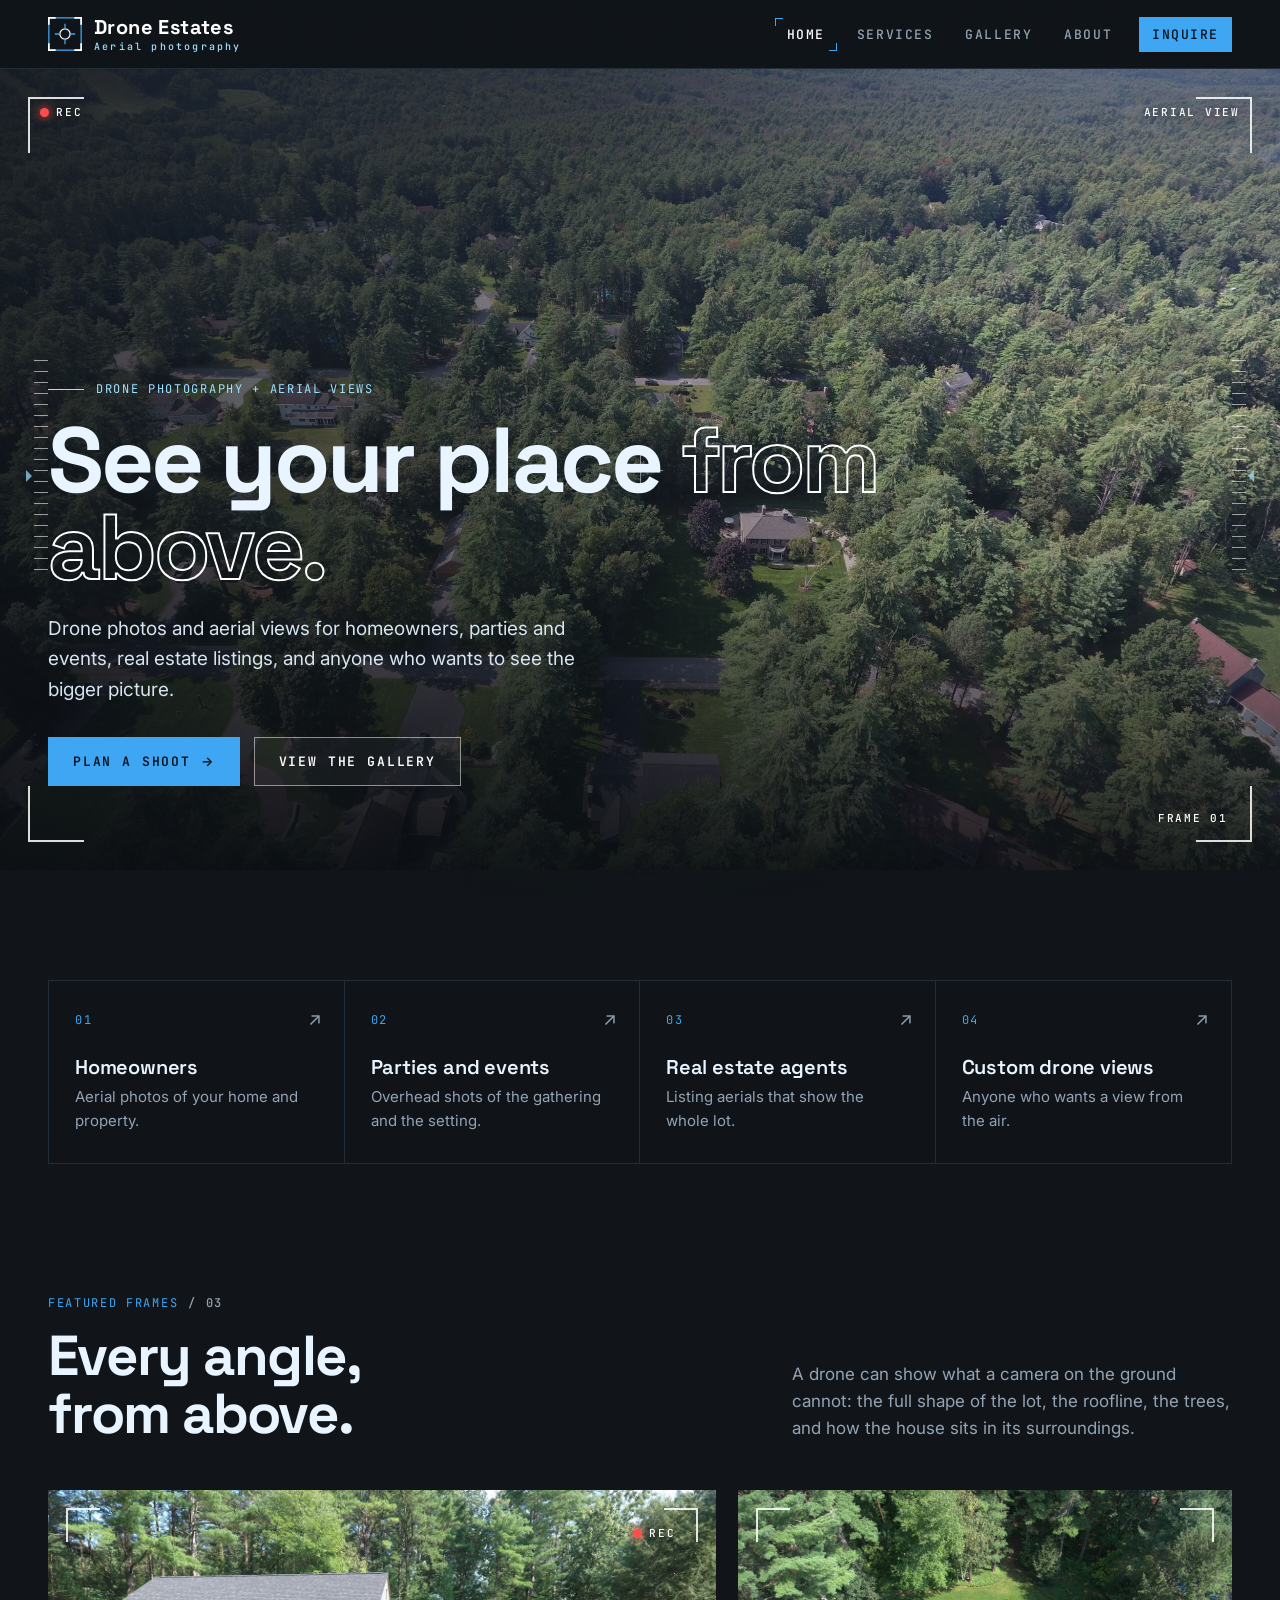
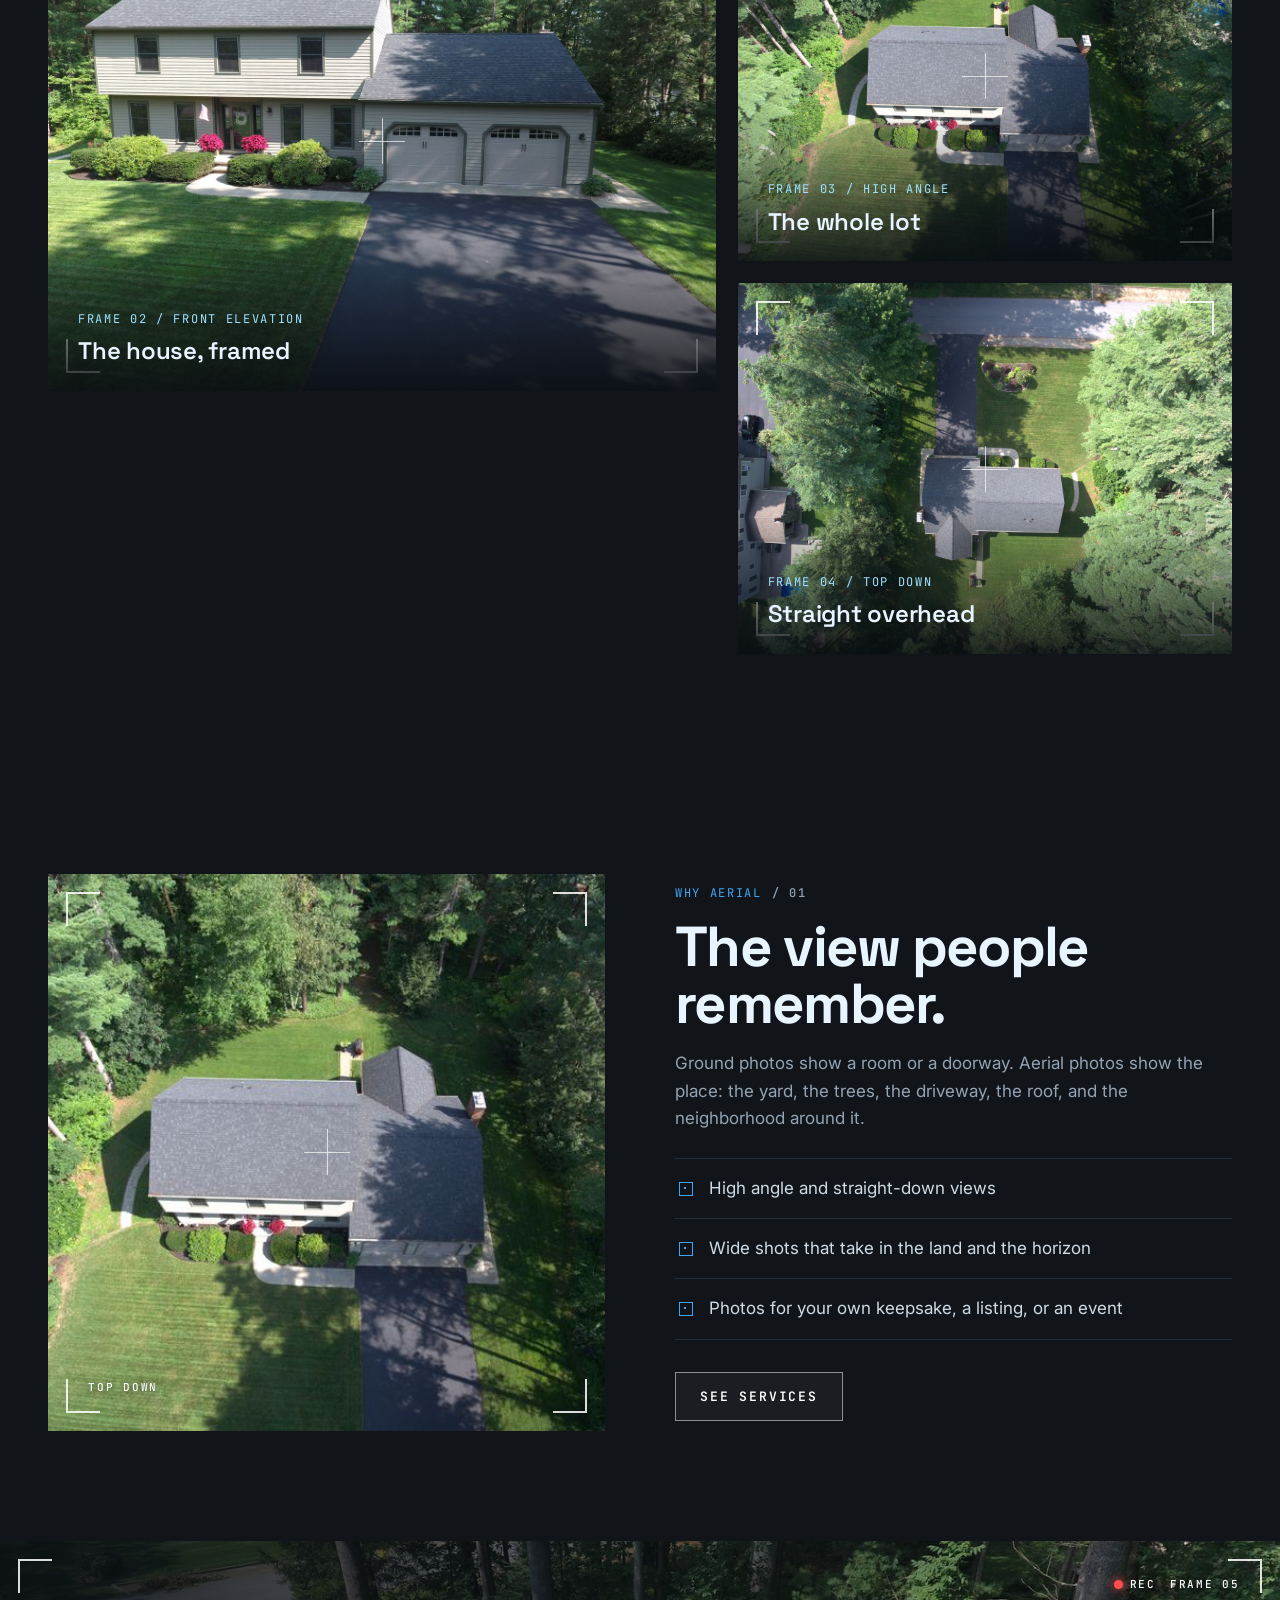
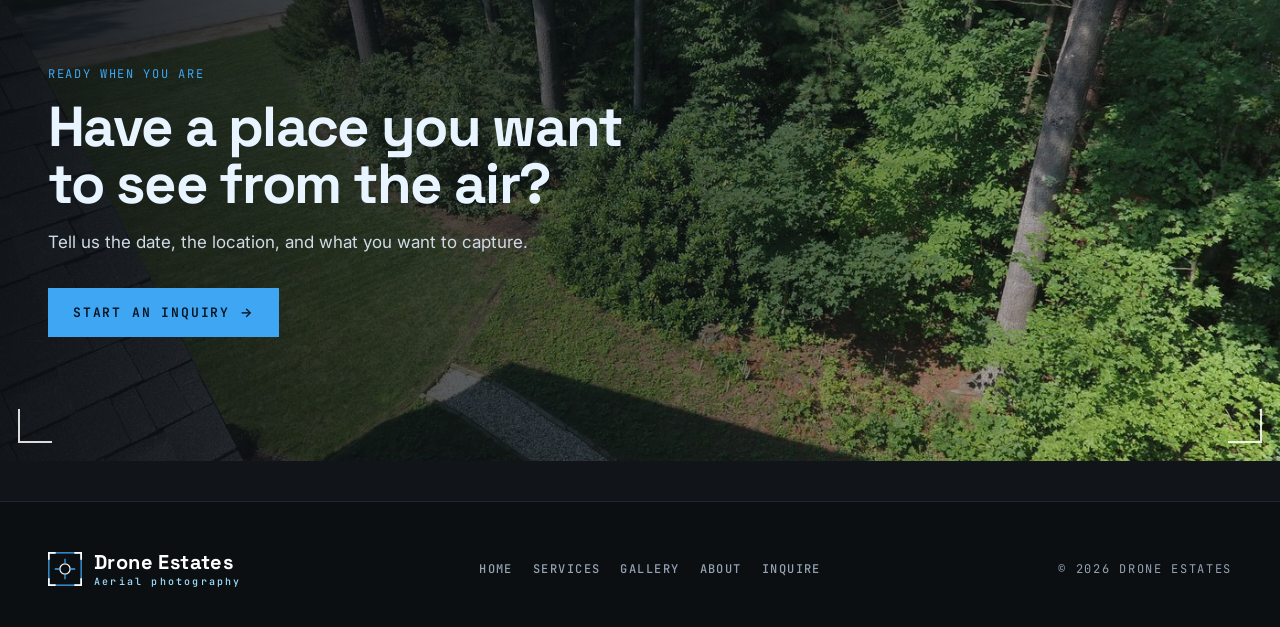
==== index.html @ 1590ba8f "Preview: droneestates inquiry form" ====
<!doctype html>
<html lang="en">
<head>
<meta name="robots" content="noindex">
<meta charset="utf-8">
<meta name="viewport" content="width=device-width, initial-scale=1">
<title>Drone Estates | Drone photos and aerial views</title>
<meta name="description" content="Drone photos and aerial views for homeowners, events, and real estate.">
<link rel="preconnect" href="https://fonts.googleapis.com">
<link rel="preconnect" href="https://fonts.gstatic.com" crossorigin>
<link href="https://fonts.googleapis.com/css2?family=Inter:wght@400;500;600&family=JetBrains+Mono:wght@500;600;700&family=Space+Grotesk:wght@500;600;700&display=swap" rel="stylesheet">
<link rel="stylesheet" href="css/style.css">
</head>
<body>
<header class="site-head"><div class="wrap">
<a class="brand" href="index.html"><svg viewBox="0 0 40 40" fill="none" aria-hidden="true"><rect x="1" y="1" width="38" height="38" stroke="#3ea6f2" stroke-width="1.5"/><path d="M1 9V1h8M31 1h8v8M39 31v8h-8M9 39H1v-8" stroke="#fff" stroke-width="2"/><circle cx="20" cy="20" r="6" stroke="#fff" stroke-width="1.5"/><path d="M20 8v6M20 26v6M8 20h6M26 20h6" stroke="#3ea6f2" stroke-width="1.5"/></svg><span>Drone Estates<small>Aerial photography</small></span></a>
<input type="checkbox" id="mt" class="menu-toggle"><label for="mt" class="menu-btn" aria-label="Menu"><span></span></label>
<nav class="nav"><a href="index.html" class="on">Home</a><a href="services.html">Services</a><a href="gallery.html">Gallery</a><a href="about.html">About</a><a href="inquire.html" class="cta">Inquire</a></nav>
</div></header>
<main>

<section class="hero vf" style="padding:0">
<img src="img/hero.jpg" alt="Aerial view over a wooded neighborhood with mountains on the horizon">
<div class="brk"><i></i><i></i><i></i><i></i></div><div class="xh"></div>
<div class="hud tl mono"><span class="rec">Rec</span></div>
<div class="hud tr mono"><span>Aerial view</span></div>
<div class="hud br mono"><span>Frame 01</span></div>
<div class="scale"></div><div class="scale scale-l"></div>
<div class="hero-copy"><div class="wrap">
<div class="kicker mono">Drone photography + aerial views</div>
<h1>See your place <em>from above.</em></h1>
<p class="lead">Drone photos and aerial views for homeowners, parties and events, real estate listings, and anyone who wants to see the bigger picture.</p>
<div class="btns"><a class="btn" href="inquire.html">Plan a shoot <span class="arr">&rarr;</span></a><a class="btn ghost" href="gallery.html">View the gallery</a></div>
</div></div>
</section>

<section>
<div class="wrap">
<div class="strip rv">
<a href="services.html#homeowners"><span class="n mono">01</span><h3>Homeowners</h3><p>Aerial photos of your home and property.</p></a>
<a href="services.html#events"><span class="n mono">02</span><h3>Parties and events</h3><p>Overhead shots of the gathering and the setting.</p></a>
<a href="services.html#agents"><span class="n mono">03</span><h3>Real estate agents</h3><p>Listing aerials that show the whole lot.</p></a>
<a href="services.html#custom"><span class="n mono">04</span><h3>Custom drone views</h3><p>Anyone who wants a view from the air.</p></a>
</div>
</div>
</section>

<section style="padding-top:20px">
<div class="wrap">
<div class="sec-head rv"><div><div class="eyebrow mono">Featured frames <b>/ 03</b></div><h2>Every angle,<br>from above.</h2></div>
<p>A drone can show what a camera on the ground cannot: the full shape of the lot, the roofline, the trees, and how the house sits in its surroundings.</p></div>
<div class="feat rv">
<div class="vf"><img src="img/front.jpg" alt="Front view of a two-story home with a two-car garage and green lawn" loading="lazy"><div class="thirds"></div><div class="brk"><i></i><i></i><i></i><i></i></div><div class="xh"></div><div class="hud tr mono"><span class="rec">Rec</span></div><div class="cap"><span class="mono">Frame 02 / Front elevation</span><h3>The house, framed</h3></div></div>
<div class="stack">
<div class="vf"><img src="img/overhead.jpg" alt="High angle drone view of a home surrounded by tall trees" loading="lazy"><div class="thirds"></div><div class="brk"><i></i><i></i><i></i><i></i></div><div class="xh"></div><div class="cap"><span class="mono">Frame 03 / High angle</span><h3>The whole lot</h3></div></div>
<div class="vf"><img src="img/topdown.jpg" alt="Straight-down drone view of a roof, driveway and yard" loading="lazy"><div class="thirds"></div><div class="brk"><i></i><i></i><i></i><i></i></div><div class="xh"></div><div class="cap"><span class="mono">Frame 04 / Top down</span><h3>Straight overhead</h3></div></div>
</div>
</div>
</div>
</section>

<section>
<div class="wrap split">
<div class="rv"><div class="vf"><img src="img/overhead-sm.jpg" alt="Overhead view of a house, lawn and driveway" loading="lazy"><div class="thirds"></div><div class="brk"><i></i><i></i><i></i><i></i></div><div class="xh"></div><div class="hud bl mono"><span>Top down</span></div></div></div>
<div class="rv">
<div class="eyebrow mono">Why aerial <b>/ 01</b></div>
<h2>The view people remember.</h2>
<p style="color:var(--mute);margin-top:18px">Ground photos show a room or a doorway. Aerial photos show the place: the yard, the trees, the driveway, the roof, and the neighborhood around it.</p>
<ul class="checks">
<li>High angle and straight-down views</li>
<li>Wide shots that take in the land and the horizon</li>
<li>Photos for your own keepsake, a listing, or an event</li>
</ul>
<div class="btns"><a class="btn ghost" href="services.html">See services</a></div>
</div>
</div>
</section>

<section class="band">
<div class="vf"><img src="img/canopy.jpg" alt="View from above a roofline into tall trees" loading="lazy"><div class="thirds"></div><div class="brk"><i></i><i></i><i></i><i></i></div><div class="xh"></div><div class="hud tr mono"><span class="rec">Rec</span><span>Frame 05</span></div><div class="inner"><div class="wrap"><div class="eyebrow mono">Ready when you are</div><h2>Have a place you want to see from the air?</h2><p>Tell us the date, the location, and what you want to capture.</p><div class="btns"><a class="btn" href="inquire.html">Start an inquiry <span class="arr">&rarr;</span></a></div></div></div></div>
</section>

</main>
<footer class="site-foot"><div class="wrap">
<a class="brand" href="index.html"><svg viewBox="0 0 40 40" fill="none" aria-hidden="true"><rect x="1" y="1" width="38" height="38" stroke="#3ea6f2" stroke-width="1.5"/><path d="M1 9V1h8M31 1h8v8M39 31v8h-8M9 39H1v-8" stroke="#fff" stroke-width="2"/><circle cx="20" cy="20" r="6" stroke="#fff" stroke-width="1.5"/><path d="M20 8v6M20 26v6M8 20h6M26 20h6" stroke="#3ea6f2" stroke-width="1.5"/></svg><span>Drone Estates<small>Aerial photography</small></span></a>
<nav><a href="index.html">Home</a><a href="services.html">Services</a><a href="gallery.html">Gallery</a><a href="about.html">About</a><a href="inquire.html">Inquire</a></nav>
<span class="mono">&copy; 2026 Drone Estates</span>
</div></footer>
<script>
const io=new IntersectionObserver(es=>es.forEach(e=>{if(e.isIntersecting){e.target.classList.add('in');io.unobserve(e.target)}}),{threshold:.12});
document.querySelectorAll('.rv').forEach(el=>io.observe(el));
</script>
</body>
</html>
---- css/style.css ----
:root{
  --char:#111519; --char-2:#171c22; --char-3:#1f262e; --line:rgba(140,200,255,.14);
  --sky:#3ea6f2; --sky-2:#7cc8ff; --sky-deep:#0b4f80; --ice:#e8f4ff; --mute:#94a3b3;
  --hud:#9fe0ff; --rec:#ff4d4d;
  --sans:'Inter',system-ui,-apple-system,Segoe UI,Roboto,sans-serif;
  --disp:'Space Grotesk','Inter',system-ui,sans-serif;
  --mono:'JetBrains Mono',ui-monospace,SFMono-Regular,Menlo,monospace;
  --max:1240px;
}
*{box-sizing:border-box;margin:0;padding:0}
html{scroll-behavior:smooth}
body{background:var(--char);color:var(--ice);font-family:var(--sans);font-size:17px;line-height:1.6;-webkit-font-smoothing:antialiased;
  background-image:linear-gradient(var(--line) 1px,transparent 1px),linear-gradient(90deg,var(--line) 1px,transparent 1px);
  background-size:80px 80px;background-attachment:fixed;background-position:-1px -1px}
body::before{content:"";position:fixed;inset:0;background:radial-gradient(ellipse at 50% 0%,rgba(17,21,25,.2),var(--char) 75%);pointer-events:none;z-index:-1}
img{display:block;max-width:100%}
a{color:var(--sky-2);text-decoration:none}
a:hover{color:#fff}
.wrap{max-width:var(--max);margin:0 auto;padding:0 28px}
.mono{font-family:var(--mono);font-size:12px;letter-spacing:.14em;text-transform:uppercase}

/* preview banner */
.preview-banner{background:repeating-linear-gradient(45deg,#f2c230 0 14px,#e0b020 14px 28px);color:#111;text-align:center;font:600 13px/1.2 var(--mono);letter-spacing:.06em;padding:8px 12px;position:relative;z-index:60}

/* header */
.site-head{position:sticky;top:0;z-index:50;background:rgba(17,21,25,.82);backdrop-filter:blur(12px);-webkit-backdrop-filter:blur(12px);border-bottom:1px solid var(--line)}
.site-head .wrap{display:flex;align-items:center;justify-content:space-between;height:68px}
.brand{display:flex;align-items:center;gap:12px;color:#fff;font:700 20px/1 var(--disp);letter-spacing:.02em}
.brand svg{width:34px;height:34px}
.brand small{display:block;font:500 10px/1 var(--mono);letter-spacing:.22em;color:var(--hud);margin-top:5px}
.nav{display:flex;gap:6px;align-items:center}
.nav a{color:var(--mute);font:500 13px/1 var(--mono);letter-spacing:.12em;text-transform:uppercase;padding:10px 12px;border:1px solid transparent;position:relative}
.nav a:hover,.nav a.on{color:#fff}
.nav a.on::before,.nav a.on::after{content:"";position:absolute;width:7px;height:7px;border-color:var(--sky);border-style:solid}
.nav a.on::before{left:0;top:0;border-width:1px 0 0 1px}
.nav a.on::after{right:0;bottom:0;border-width:0 1px 1px 0}
.nav a.cta{color:#06121d;background:var(--sky);border-color:var(--sky);margin-left:8px}
.nav a.cta:hover{background:var(--sky-2)}
.menu-toggle{display:none}
.menu-btn{display:none;cursor:pointer;width:40px;height:40px;border:1px solid var(--line);align-items:center;justify-content:center}
.menu-btn span,.menu-btn span::before,.menu-btn span::after{display:block;width:18px;height:2px;background:#fff;position:relative}
.menu-btn span::before,.menu-btn span::after{content:"";position:absolute;left:0}
.menu-btn span::before{top:-6px}.menu-btn span::after{top:6px}

/* viewfinder frame */
.vf{position:relative;overflow:hidden}
.vf>img{width:100%;height:100%;object-fit:cover}
.vf .brk{position:absolute;inset:18px;pointer-events:none;z-index:2}
.vf .brk i{position:absolute;width:34px;height:34px;border:0 solid rgba(255,255,255,.85)}
.vf .brk i:nth-child(1){left:0;top:0;border-width:2px 0 0 2px}
.vf .brk i:nth-child(2){right:0;top:0;border-width:2px 2px 0 0}
.vf .brk i:nth-child(3){left:0;bottom:0;border-width:0 0 2px 2px}
.vf .brk i:nth-child(4){right:0;bottom:0;border-width:0 2px 2px 0}
.vf .xh{position:absolute;left:50%;top:50%;width:46px;height:46px;transform:translate(-50%,-50%);z-index:2;pointer-events:none;opacity:.75}
.vf .xh::before,.vf .xh::after{content:"";position:absolute;background:rgba(255,255,255,.9)}
.vf .xh::before{left:50%;top:0;bottom:0;width:1px}
.vf .xh::after{top:50%;left:0;right:0;height:1px}
.vf .thirds{position:absolute;inset:0;z-index:1;pointer-events:none;opacity:0;transition:opacity .35s;
  background:linear-gradient(90deg,transparent calc(33.33% - .5px),rgba(255,255,255,.35) calc(33.33% - .5px),rgba(255,255,255,.35) calc(33.33% + .5px),transparent calc(33.33% + .5px),transparent calc(66.66% - .5px),rgba(255,255,255,.35) calc(66.66% - .5px),rgba(255,255,255,.35) calc(66.66% + .5px),transparent calc(66.66% + .5px)),
  linear-gradient(180deg,transparent calc(33.33% - .5px),rgba(255,255,255,.35) calc(33.33% - .5px),rgba(255,255,255,.35) calc(33.33% + .5px),transparent calc(33.33% + .5px),transparent calc(66.66% - .5px),rgba(255,255,255,.35) calc(66.66% - .5px),rgba(255,255,255,.35) calc(66.66% + .5px),transparent calc(66.66% + .5px))}
.vf:hover .thirds{opacity:1}
.vf>img{transition:transform 1.2s cubic-bezier(.2,.7,.2,1)}
.vf:hover>img{transform:scale(1.035)}
.hud{position:absolute;z-index:3;font:500 11px/1 var(--mono);letter-spacing:.16em;text-transform:uppercase;color:#fff;text-shadow:0 1px 6px rgba(0,0,0,.6);display:flex;gap:14px;align-items:center}
.hud.tl{left:34px;top:32px}.hud.tr{right:34px;top:32px}.hud.bl{left:34px;bottom:32px}.hud.br{right:34px;bottom:32px}
.rec{display:inline-flex;align-items:center;gap:7px}
.rec::before{content:"";width:9px;height:9px;border-radius:50%;background:var(--rec);box-shadow:0 0 10px var(--rec);animation:blink 1.6s steps(2,start) infinite}
@keyframes blink{to{visibility:hidden}}

/* hero */
.hero{position:relative;height:calc(100vh - 68px - 31px);min-height:620px;max-height:980px}
.hero.vf>img{position:absolute;inset:0}
.hero::after{content:"";position:absolute;inset:0;z-index:1;background:linear-gradient(180deg,rgba(10,14,18,.35) 0%,rgba(10,14,18,.05) 35%,rgba(10,14,18,.25) 60%,rgba(10,14,18,.92) 100%)}
.hero .brk{inset:28px}
.hero .brk i{width:56px;height:56px}
.hero-copy{position:absolute;z-index:4;left:0;right:0;bottom:84px}
.hero-copy .kicker{color:var(--hud);margin-bottom:18px;display:flex;align-items:center;gap:12px}
.hero-copy .kicker::before{content:"";width:36px;height:1px;background:var(--hud)}
.hero h1{font:700 clamp(44px,7.2vw,104px)/.95 var(--disp);letter-spacing:-.035em;max-width:900px}
.hero h1 em{font-style:normal;color:transparent;-webkit-text-stroke:1.5px #fff}
.hero p.lead{max-width:560px;margin-top:22px;font-size:19px;color:#d6e4f0}
.btns{display:flex;flex-wrap:wrap;gap:14px;margin-top:32px}
.btn{display:inline-flex;align-items:center;gap:10px;font:600 13px/1 var(--mono);letter-spacing:.14em;text-transform:uppercase;padding:17px 24px;border:1px solid var(--sky);color:#06121d;background:var(--sky);transition:all .2s}
.btn:hover{background:var(--sky-2);border-color:var(--sky-2);color:#06121d}
.btn.ghost{background:rgba(255,255,255,.04);color:#fff;border-color:rgba(255,255,255,.5)}
.btn.ghost:hover{background:#fff;color:#06121d}
.btn .arr{font-family:var(--sans)}
.hero .scale{position:absolute;right:34px;top:50%;transform:translateY(-50%);z-index:3;height:220px;width:14px;
  background:repeating-linear-gradient(180deg,rgba(255,255,255,.8) 0 1px,transparent 1px 11px);opacity:.7}
.hero .scale::after{content:"";position:absolute;right:-8px;top:50%;border:6px solid transparent;border-right-color:var(--hud)}
.hero .scale-l{left:34px;right:auto}
.hero .scale-l::after{left:-8px;right:auto;border-right-color:transparent;border-left-color:var(--hud)}

/* sections */
section{padding:110px 0;position:relative}
.sec-head{display:flex;justify-content:space-between;align-items:end;gap:40px;margin-bottom:48px;flex-wrap:wrap}
.eyebrow{color:var(--sky);display:flex;gap:10px;align-items:center;margin-bottom:14px}
.eyebrow b{color:var(--mute);font-weight:500}
h2{font:700 clamp(34px,4.4vw,58px)/1.02 var(--disp);letter-spacing:-.03em}
h3{font:600 24px/1.15 var(--disp);letter-spacing:-.01em}
.sec-head p{max-width:440px;color:var(--mute)}
.page-hero{padding:90px 0 60px;border-bottom:1px solid var(--line)}
.page-hero h1{font:700 clamp(44px,6.4vw,88px)/.98 var(--disp);letter-spacing:-.035em}
.page-hero p{max-width:620px;color:var(--mute);margin-top:18px;font-size:19px}

/* strip of quick services */
.strip{display:grid;grid-template-columns:repeat(4,1fr);border:1px solid var(--line);background:rgba(17,21,25,.7)}
.strip a{padding:30px 26px;border-right:1px solid var(--line);color:var(--ice);transition:background .2s;position:relative}
.strip a:last-child{border-right:0}
.strip a:hover{background:var(--char-3)}
.strip .n{color:var(--sky);display:block;margin-bottom:26px}
.strip h3{font-size:20px;margin-bottom:6px}
.strip p{color:var(--mute);font-size:15px}
.strip a::after{content:"\2197";position:absolute;right:22px;top:24px;color:var(--mute);font-size:18px}

/* featured */
.feat{display:grid;grid-template-columns:1.35fr 1fr;gap:22px}
.feat .vf{aspect-ratio:4/3}
.feat .stack{display:grid;grid-template-rows:1fr 1fr;gap:22px}
.feat .stack .vf{aspect-ratio:auto}
.cap{position:absolute;z-index:3;left:0;right:0;bottom:0;padding:60px 30px 26px;background:linear-gradient(transparent,rgba(8,12,16,.85))}
.cap h3{margin-top:6px}
.cap .mono{color:var(--hud)}

/* split */
.split{display:grid;grid-template-columns:1fr 1fr;gap:70px;align-items:center}
.split .vf{aspect-ratio:1/1}
.checks{list-style:none;margin-top:26px;border-top:1px solid var(--line)}
.checks li{padding:16px 0 16px 34px;border-bottom:1px solid var(--line);position:relative;color:#cfdbe6}
.checks li::before{content:"";position:absolute;left:4px;top:23px;width:12px;height:12px;border:1px solid var(--sky)}
.checks li::after{content:"";position:absolute;left:9px;top:28px;width:2px;height:2px;background:var(--sky)}

/* cta band */
.band{position:relative;padding:0}
.band .vf{height:520px}
.band .vf::after{content:"";position:absolute;inset:0;background:linear-gradient(90deg,rgba(10,14,18,.92) 0%,rgba(10,14,18,.55) 55%,rgba(10,14,18,.15) 100%);z-index:1}
.band .inner{position:absolute;inset:0;z-index:4;display:flex;align-items:center}
.band h2{max-width:620px}
.band p{max-width:500px;color:#cfdbe6;margin-top:16px}

/* services cards */
.cards{display:grid;grid-template-columns:repeat(2,1fr);gap:24px}
.card{background:var(--char-2);border:1px solid var(--line);display:flex;flex-direction:column;transition:border-color .25s,transform .25s}
.card:hover{border-color:rgba(62,166,242,.55);transform:translateY(-3px)}
.card .vf{aspect-ratio:16/10}
.card .body{padding:30px 30px 34px}
.card .num{color:var(--sky);margin-bottom:14px;display:block}
.card h3{font-size:28px;margin-bottom:10px}
.card p{color:var(--mute)}
.card ul{list-style:none;margin-top:18px;display:flex;flex-wrap:wrap;gap:8px}
.card li{font:500 11px/1 var(--mono);letter-spacing:.12em;text-transform:uppercase;padding:8px 10px;border:1px solid var(--line);color:#c8d6e3}
.ph-note{display:inline-block;margin-top:10px;font:500 11px/1.4 var(--mono);letter-spacing:.08em;color:#f2c230}

.steps{display:grid;grid-template-columns:repeat(3,1fr);gap:0;border:1px solid var(--line);margin-top:10px}
.step{padding:34px 30px;border-right:1px solid var(--line);background:rgba(17,21,25,.7)}
.step:last-child{border-right:0}
.step .mono{color:var(--sky)}
.step h3{margin:18px 0 8px}
.step p{color:var(--mute);font-size:15px}

/* gallery */
.gallery{display:grid;grid-template-columns:repeat(6,1fr);grid-auto-rows:230px;gap:14px}
.gallery .vf{cursor:zoom-in;grid-column:span 2}
.gallery .vf.wide{grid-column:span 4;grid-row:span 2}
.gallery .vf.tall{grid-row:span 2}
.gallery .vf .brk{inset:12px}
.gallery .vf .brk i{width:20px;height:20px}
.gallery .vf .xh{width:28px;height:28px;opacity:0;transition:opacity .3s}
.gallery .vf:hover .xh{opacity:.8}
.gallery .hud.bl{left:22px;bottom:20px}
.lb{position:fixed;inset:0;z-index:100;background:rgba(6,9,12,.94);display:none;align-items:center;justify-content:center;padding:40px}
.lb.open{display:flex}
.lb img{max-height:86vh;max-width:92vw;border:1px solid var(--line)}
.lb .x{position:absolute;top:22px;right:26px;color:#fff;font:500 13px/1 var(--mono);letter-spacing:.14em;cursor:pointer;background:none;border:1px solid rgba(255,255,255,.4);padding:10px 14px}
.lb .lbcap{position:absolute;bottom:22px;left:0;right:0;text-align:center;color:var(--hud)}

/* placeholder box */
.placeholder{border:2px dashed #f2c230;background:rgba(242,194,48,.06);padding:34px;position:relative}
.placeholder .tag{position:absolute;top:-13px;left:24px;background:#f2c230;color:#111;font:700 11px/1 var(--mono);letter-spacing:.16em;padding:7px 10px}
.placeholder h3{margin-bottom:10px}
.placeholder p,.placeholder li{color:#d9d2b8}
.placeholder ul{margin:12px 0 0 20px}

/* form */
.form-grid{display:grid;grid-template-columns:1.3fr .8fr;gap:50px;align-items:start}
form.inq{background:var(--char-2);border:1px solid var(--line);padding:36px;position:relative}
.fields{display:grid;grid-template-columns:1fr 1fr;gap:18px}
.f{display:flex;flex-direction:column;gap:8px}
.f.full{grid-column:1/-1}
.f label{font:500 11px/1 var(--mono);letter-spacing:.16em;text-transform:uppercase;color:var(--mute)}
.f input,.f select,.f textarea{font:inherit;font-size:16px;color:var(--ice);background:var(--char);border:1px solid var(--line);padding:14px 14px;border-radius:0;outline:none}
.f textarea{min-height:140px;resize:vertical}
.f input:disabled,.f select:disabled,.f textarea:disabled{opacity:.6;cursor:not-allowed}
form.inq .btn[disabled]{opacity:.5;cursor:not-allowed;margin-top:24px}
.form-note{margin-bottom:24px;border-left:3px solid #f2c230;padding:12px 16px;background:rgba(242,194,48,.07);color:#e9dfb9;font-size:15px}
.side .vf{aspect-ratio:4/5;margin-bottom:24px}
.side .contact{border:1px solid var(--line);padding:24px;background:var(--char-2)}

/* footer */
.site-foot{border-top:1px solid var(--line);padding:50px 0 40px;margin-top:40px;background:rgba(12,15,18,.9)}
.site-foot .wrap{display:flex;justify-content:space-between;gap:30px;flex-wrap:wrap;align-items:center}
.site-foot .mono{color:var(--mute)}
.site-foot nav{display:flex;gap:20px;flex-wrap:wrap}
.site-foot nav a{color:var(--mute);font:500 12px/1 var(--mono);letter-spacing:.12em;text-transform:uppercase}
.site-foot nav a:hover{color:#fff}

/* reveal */
.rv{opacity:0;transform:translateY(24px);transition:opacity .8s ease,transform .8s ease}
.rv.in{opacity:1;transform:none}

@media (max-width:980px){
  .strip{grid-template-columns:1fr 1fr}
  .strip a:nth-child(2){border-right:0}
  .strip a:nth-child(-n+2){border-bottom:1px solid var(--line)}
  .feat,.split,.form-grid{grid-template-columns:1fr}
  .split{gap:40px}
  .cards{grid-template-columns:1fr}
  .steps{grid-template-columns:1fr}
  .step{border-right:0;border-bottom:1px solid var(--line)}
  .gallery{grid-template-columns:repeat(2,1fr);grid-auto-rows:200px}
  .gallery .vf,.gallery .vf.tall{grid-column:span 1;grid-row:span 1}
  .gallery .vf.wide{grid-column:span 2;grid-row:span 1}
}
@media (max-width:820px){
  .menu-btn{display:flex}
  .nav{position:absolute;top:68px;left:0;right:0;flex-direction:column;align-items:stretch;gap:0;background:var(--char);border-bottom:1px solid var(--line);display:none;padding:10px 20px 20px}
  .nav a{padding:16px 6px;border-bottom:1px solid var(--line)}
  .nav a.cta{margin:14px 0 0;text-align:center;justify-content:center}
  .menu-toggle:checked ~ .nav{display:flex}
}
@media (max-width:600px){
  body{font-size:16px}
  .wrap{padding:0 20px}
  section{padding:76px 0}
  .hero{height:auto;min-height:640px}
  .hero-copy{bottom:56px}
  .hero .brk{inset:14px}.hero .brk i{width:32px;height:32px}
  .hud.tl{left:26px;top:26px}.hud.tr{right:26px;top:26px}
  .hud.br,.hero .scale{display:none}
  .hero p.lead{font-size:17px}
  .strip{grid-template-columns:1fr}
  .strip a{border-right:0;border-bottom:1px solid var(--line)}
  .fields{grid-template-columns:1fr}
  form.inq{padding:24px}
  .band .vf{height:560px}
  .band .vf::after{background:linear-gradient(180deg,rgba(10,14,18,.5),rgba(10,14,18,.92))}
  .gallery{grid-template-columns:1fr;grid-auto-rows:240px}
  .gallery .vf.wide{grid-column:span 1}
  .card .body{padding:24px}
  .brand small{display:none}
}
@media (prefers-reduced-motion:reduce){.rv{opacity:1;transform:none;transition:none}.rec::before{animation:none}.vf>img{transition:none}}
/* refinements */
.hero::after{background:linear-gradient(90deg,rgba(10,14,18,.78) 0%,rgba(10,14,18,.45) 45%,rgba(10,14,18,0) 75%),linear-gradient(180deg,rgba(10,14,18,.45) 0%,rgba(10,14,18,0) 30%,rgba(10,14,18,.2) 60%,rgba(10,14,18,.9) 100%)}
.hero h1 em{-webkit-text-stroke:2px #fff;text-shadow:none}
.hero .hud.tl{left:52px;top:46px}.hero .hud.tr{right:52px;top:46px}.hero .hud.br{right:52px;bottom:46px}
.hero .xh{opacity:.5}
.band .inner .wrap{width:100%}
.band .xh{display:none}
.vf .hud.tl{left:40px;top:38px}.vf .hud.tr{right:40px;top:38px}.vf .hud.bl{left:40px;bottom:38px}
@media (max-width:600px){.hero .hud.tl{left:30px;top:30px}.hero .hud.tr{right:30px;top:30px}}
@media (max-width:600px){.hero .xh{display:none}}
.gallery .vf.pano{grid-column:1/-1;grid-row:span 1}
@media (max-width:980px){.gallery .vf.pano{grid-column:1/-1}}
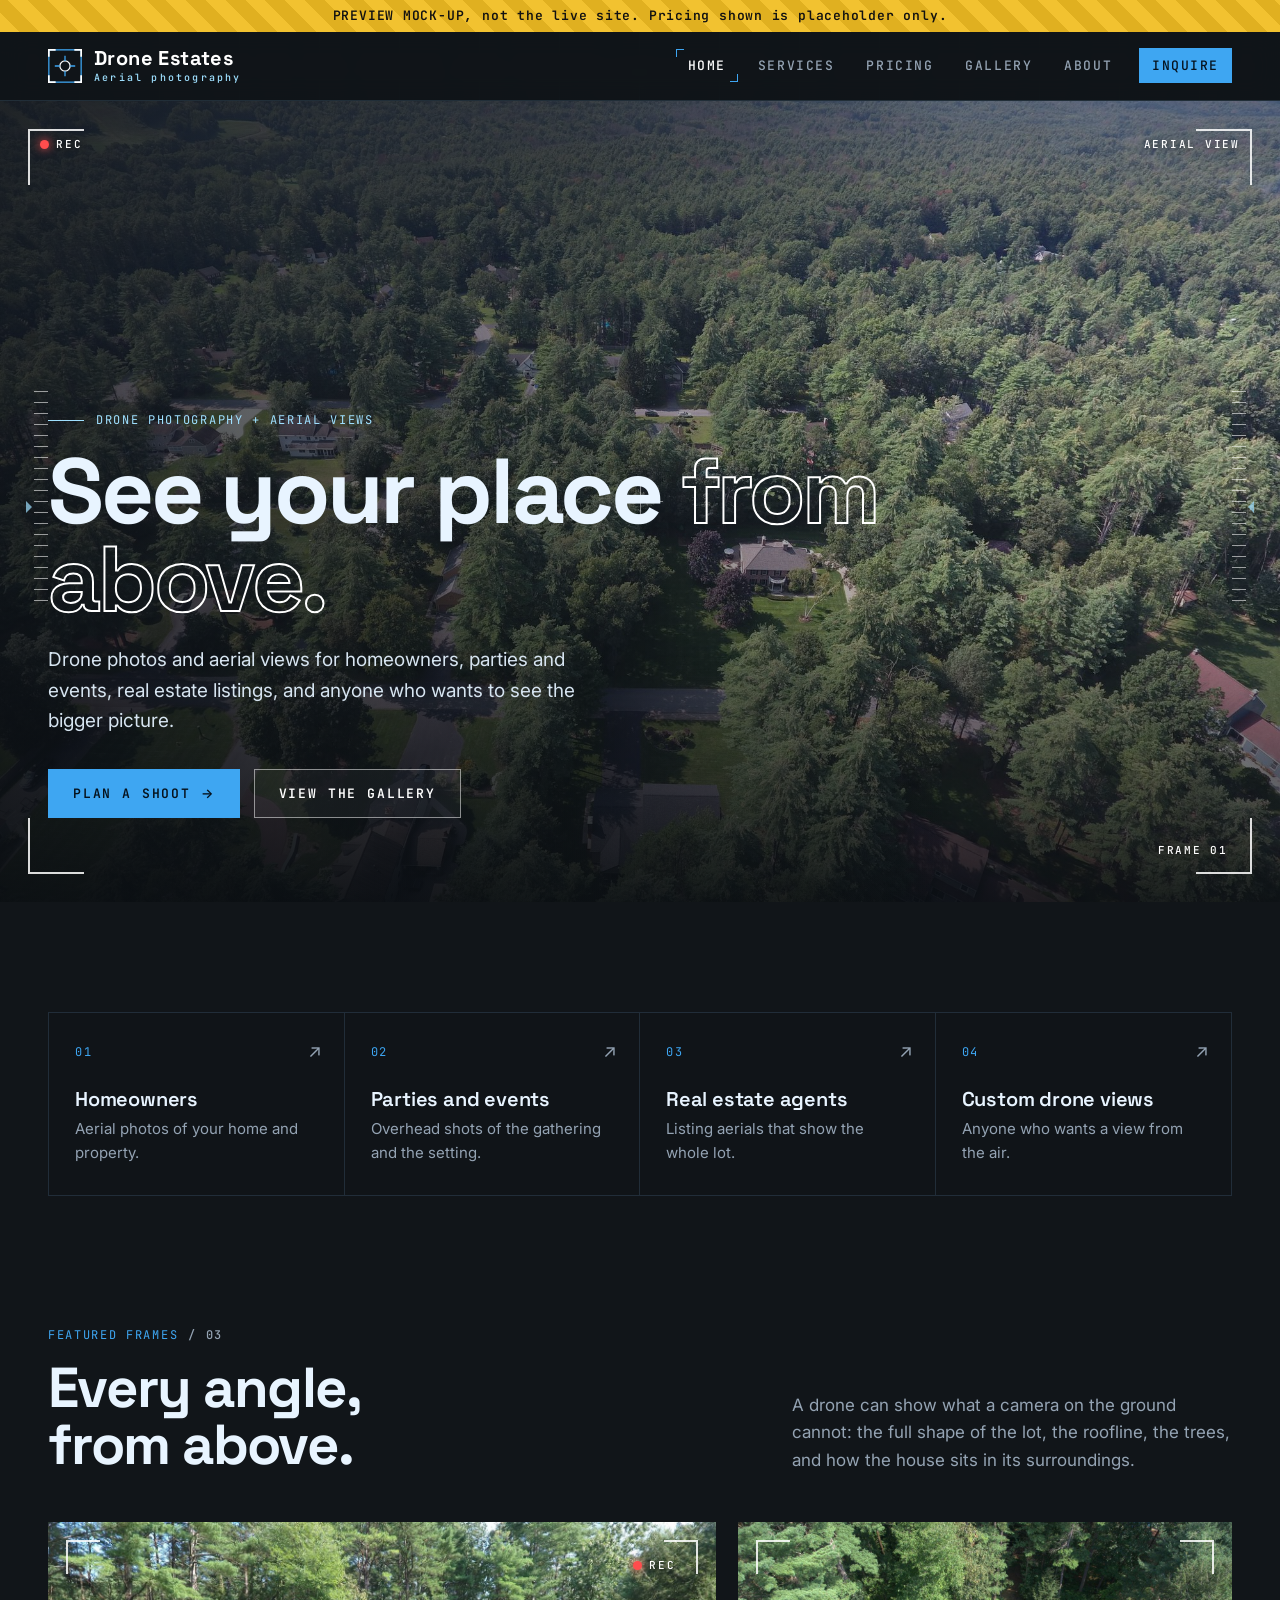
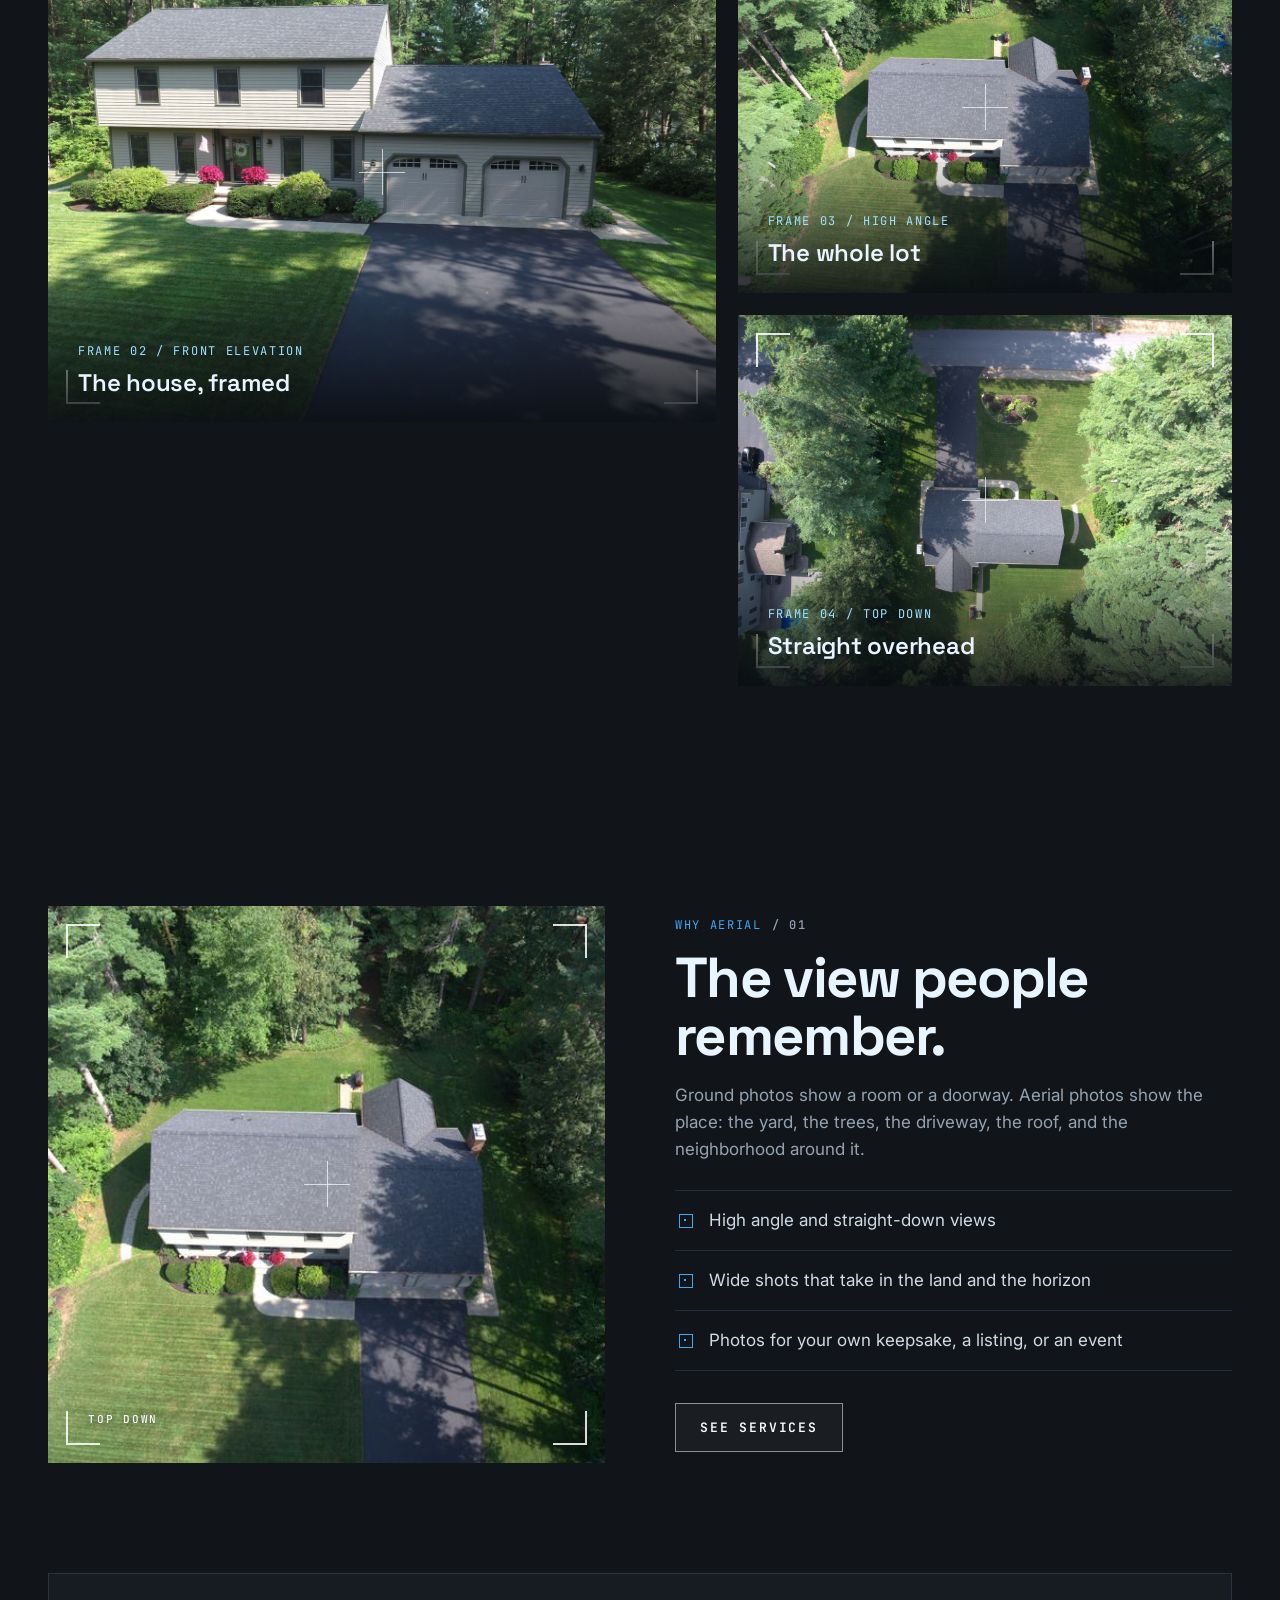
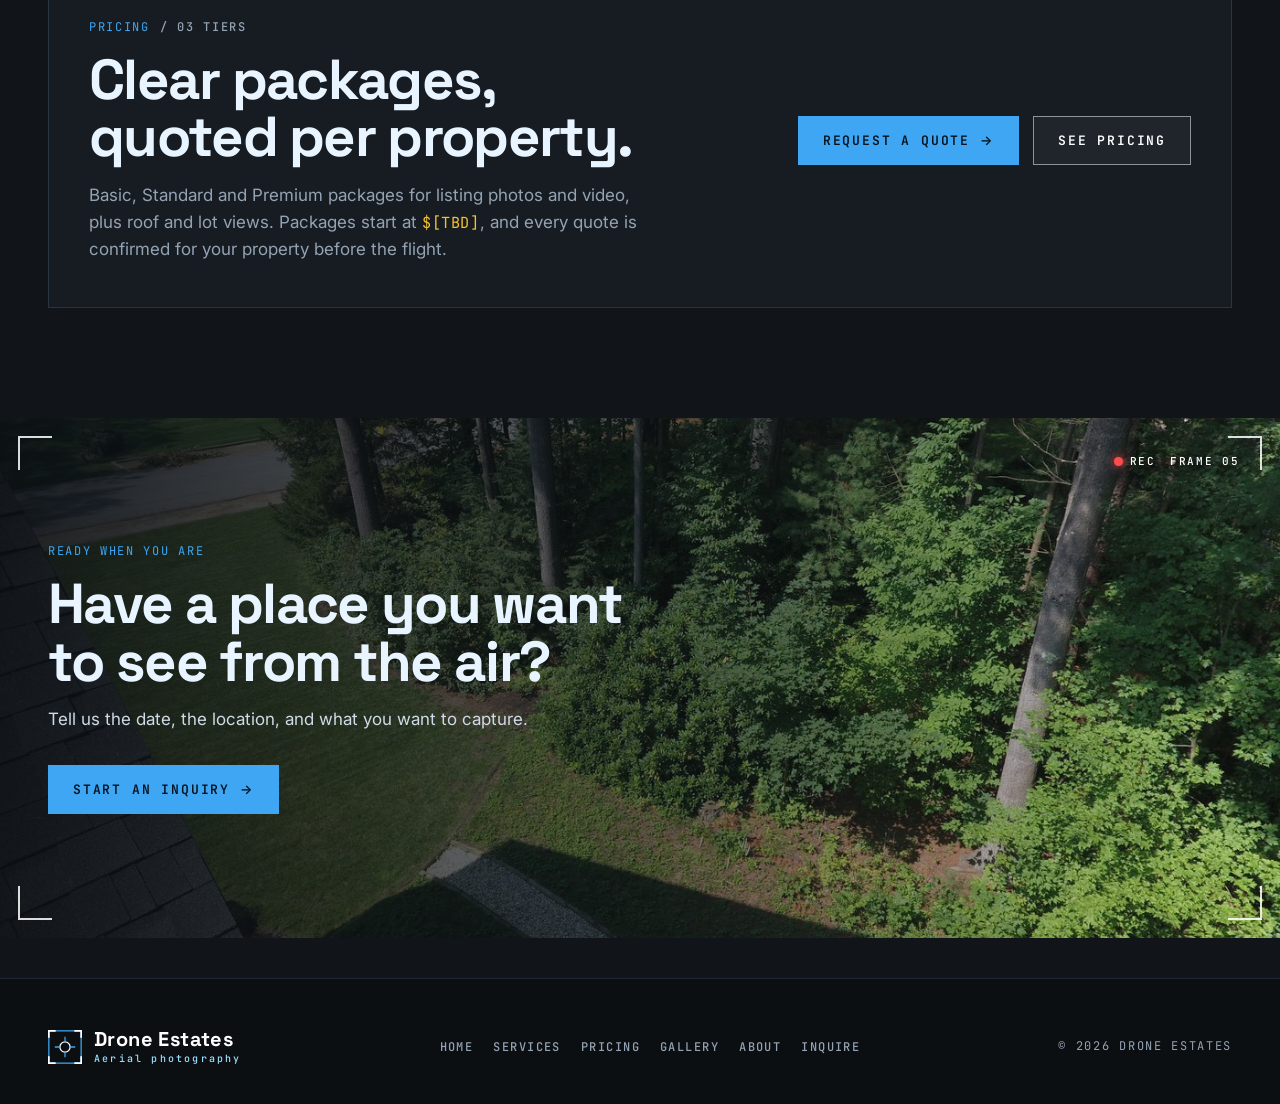
==== commit 84f57607: "Preview: sync with live site, add draft Pricing page, starting-at lines, home pricing teaser (placeh" ====
--- a/index.html
+++ b/index.html
@@ -1,21 +1,31 @@
 <!doctype html>
 <html lang="en">
 <head>
-<meta name="robots" content="noindex">
 <meta charset="utf-8">
 <meta name="viewport" content="width=device-width, initial-scale=1">
 <title>Drone Estates | Drone photos and aerial views</title>
 <meta name="description" content="Drone photos and aerial views for homeowners, events, and real estate.">
+<meta name="robots" content="noindex, nofollow">
 <link rel="preconnect" href="https://fonts.googleapis.com">
 <link rel="preconnect" href="https://fonts.gstatic.com" crossorigin>
 <link href="https://fonts.googleapis.com/css2?family=Inter:wght@400;500;600&family=JetBrains+Mono:wght@500;600;700&family=Space+Grotesk:wght@500;600;700&display=swap" rel="stylesheet">
 <link rel="stylesheet" href="css/style.css">
+<link rel="icon" href="favicon.svg" type="image/svg+xml">
+<link rel="icon" href="favicon.png" sizes="32x32">
+<link rel="apple-touch-icon" href="apple-touch-icon.png">
+<meta property="og:type" content="website">
+<meta property="og:site_name" content="Drone Estates">
+<meta property="og:title" content="Drone Estates | Drone photos and aerial views">
+<meta property="og:description" content="Drone photos and aerial views for homeowners, events, and real estate.">
+<meta property="og:image" content="https://droneestates.com/img/hero.jpg">
+<meta name="twitter:card" content="summary_large_image">
 </head>
 <body>
+<div class="preview-banner">PREVIEW MOCK-UP, not the live site. Pricing shown is placeholder only.</div>
 <header class="site-head"><div class="wrap">
 <a class="brand" href="index.html"><svg viewBox="0 0 40 40" fill="none" aria-hidden="true"><rect x="1" y="1" width="38" height="38" stroke="#3ea6f2" stroke-width="1.5"/><path d="M1 9V1h8M31 1h8v8M39 31v8h-8M9 39H1v-8" stroke="#fff" stroke-width="2"/><circle cx="20" cy="20" r="6" stroke="#fff" stroke-width="1.5"/><path d="M20 8v6M20 26v6M8 20h6M26 20h6" stroke="#3ea6f2" stroke-width="1.5"/></svg><span>Drone Estates<small>Aerial photography</small></span></a>
 <input type="checkbox" id="mt" class="menu-toggle"><label for="mt" class="menu-btn" aria-label="Menu"><span></span></label>
-<nav class="nav"><a href="index.html" class="on">Home</a><a href="services.html">Services</a><a href="gallery.html">Gallery</a><a href="about.html">About</a><a href="inquire.html" class="cta">Inquire</a></nav>
+<nav class="nav"><a href="index.html" class="on">Home</a><a href="services.html">Services</a><a href="pricing.html">Pricing</a><a href="gallery.html">Gallery</a><a href="about.html">About</a><a href="inquire.html" class="cta">Inquire</a></nav>
 </div></header>
 <main>
 
@@ -76,6 +86,17 @@
 </div>
 </section>
 
+<section class="price-teaser" style="padding-top:0">
+<div class="wrap">
+<div class="teaser rv">
+<div><div class="eyebrow mono">Pricing <b>/ 03 tiers</b></div>
+<h2>Clear packages,<br>quoted per property.</h2>
+<p>Basic, Standard and Premium packages for listing photos and video, plus roof and lot views. Packages start at <span class="ph-inline">$[TBD]</span>, and every quote is confirmed for your property before the flight.</p></div>
+<div class="btns"><a class="btn" href="inquire.html">Request a quote <span class="arr">&rarr;</span></a><a class="btn ghost" href="pricing.html">See pricing</a></div>
+</div>
+</div>
+</section>
+
 <section class="band">
 <div class="vf"><img src="img/canopy.jpg" alt="View from above a roofline into tall trees" loading="lazy"><div class="thirds"></div><div class="brk"><i></i><i></i><i></i><i></i></div><div class="xh"></div><div class="hud tr mono"><span class="rec">Rec</span><span>Frame 05</span></div><div class="inner"><div class="wrap"><div class="eyebrow mono">Ready when you are</div><h2>Have a place you want to see from the air?</h2><p>Tell us the date, the location, and what you want to capture.</p><div class="btns"><a class="btn" href="inquire.html">Start an inquiry <span class="arr">&rarr;</span></a></div></div></div></div>
 </section>
@@ -83,7 +104,7 @@
 </main>
 <footer class="site-foot"><div class="wrap">
 <a class="brand" href="index.html"><svg viewBox="0 0 40 40" fill="none" aria-hidden="true"><rect x="1" y="1" width="38" height="38" stroke="#3ea6f2" stroke-width="1.5"/><path d="M1 9V1h8M31 1h8v8M39 31v8h-8M9 39H1v-8" stroke="#fff" stroke-width="2"/><circle cx="20" cy="20" r="6" stroke="#fff" stroke-width="1.5"/><path d="M20 8v6M20 26v6M8 20h6M26 20h6" stroke="#3ea6f2" stroke-width="1.5"/></svg><span>Drone Estates<small>Aerial photography</small></span></a>
-<nav><a href="index.html">Home</a><a href="services.html">Services</a><a href="gallery.html">Gallery</a><a href="about.html">About</a><a href="inquire.html">Inquire</a></nav>
+<nav><a href="index.html">Home</a><a href="services.html">Services</a><a href="pricing.html">Pricing</a><a href="gallery.html">Gallery</a><a href="about.html">About</a><a href="inquire.html">Inquire</a></nav>
 <span class="mono">&copy; 2026 Drone Estates</span>
 </div></footer>
 <script>
--- a/css/style.css
+++ b/css/style.css
@@ -262,3 +262,35 @@
 @media (max-width:600px){.hero .xh{display:none}}
 .gallery .vf.pano{grid-column:1/-1;grid-row:span 1}
 @media (max-width:980px){.gallery .vf.pano{grid-column:1/-1}}
+
+/* pricing (preview draft) */
+.ph-inline{color:#f2c230;font-family:var(--mono);font-size:.9em;letter-spacing:.04em}
+.card .from{margin-top:16px;color:var(--ice);font-size:12px}
+.card .from a{margin-left:8px}
+.teaser{display:flex;justify-content:space-between;align-items:center;gap:40px;flex-wrap:wrap;border:1px solid var(--line);background:var(--char-2);padding:44px 40px}
+.teaser p{color:var(--mute);margin-top:16px;max-width:560px}
+.teaser .btns{margin-top:0}
+.tiers{display:grid;grid-template-columns:repeat(3,1fr);gap:24px}
+.tier{background:var(--char-2);border:1px solid var(--line);padding:34px 30px;position:relative;display:flex;flex-direction:column}
+.tier.feat{border-color:var(--sky)}
+.tier .badge{position:absolute;top:-12px;left:24px;background:var(--sky);color:#06121d;padding:6px 10px;font-size:10px}
+.tier .num{color:var(--sky);display:block;margin-bottom:14px}
+.tier h3{font-size:30px}
+.tier .range{font:700 26px/1.25 var(--disp);margin:16px 0 14px;padding-bottom:16px;border-bottom:1px solid var(--line)}
+.tier .range .ph-inline{font:500 12px/1 var(--mono)}
+.tier p{color:var(--mute)}
+.tier .checks{margin-top:18px;flex:1}
+.split-even{display:grid;grid-template-columns:1fr 1fr;gap:60px;align-items:start}
+.zones{width:100%;border-collapse:collapse;margin-top:28px;font-size:12px}
+.zones th,.zones td{text-align:left;padding:14px 12px;border-bottom:1px solid var(--line)}
+.zones th{color:var(--sky);font-weight:600}
+.zones td{color:#cfdbe6}
+.zones td:last-child{color:#f2c230}
+.radius{margin-top:22px;color:var(--ice)}
+.addons{list-style:none;margin-top:28px;border-top:1px solid var(--line)}
+.addons li{display:flex;justify-content:space-between;gap:20px;padding:16px 0;border-bottom:1px solid var(--line);color:#cfdbe6}
+.addons b{font:600 12px/1.6 var(--mono);color:#f2c230;white-space:nowrap}
+.quote-note{border:1px solid var(--line);border-left:3px solid var(--sky);background:var(--char-2);padding:38px 36px}
+.quote-note p{color:var(--mute);margin-top:12px;max-width:720px}
+@media (max-width:980px){.tiers,.split-even{grid-template-columns:1fr}.tiers{gap:30px}}
+@media (max-width:600px){.teaser,.quote-note{padding:28px 22px}.zones th,.zones td{padding:12px 6px}}
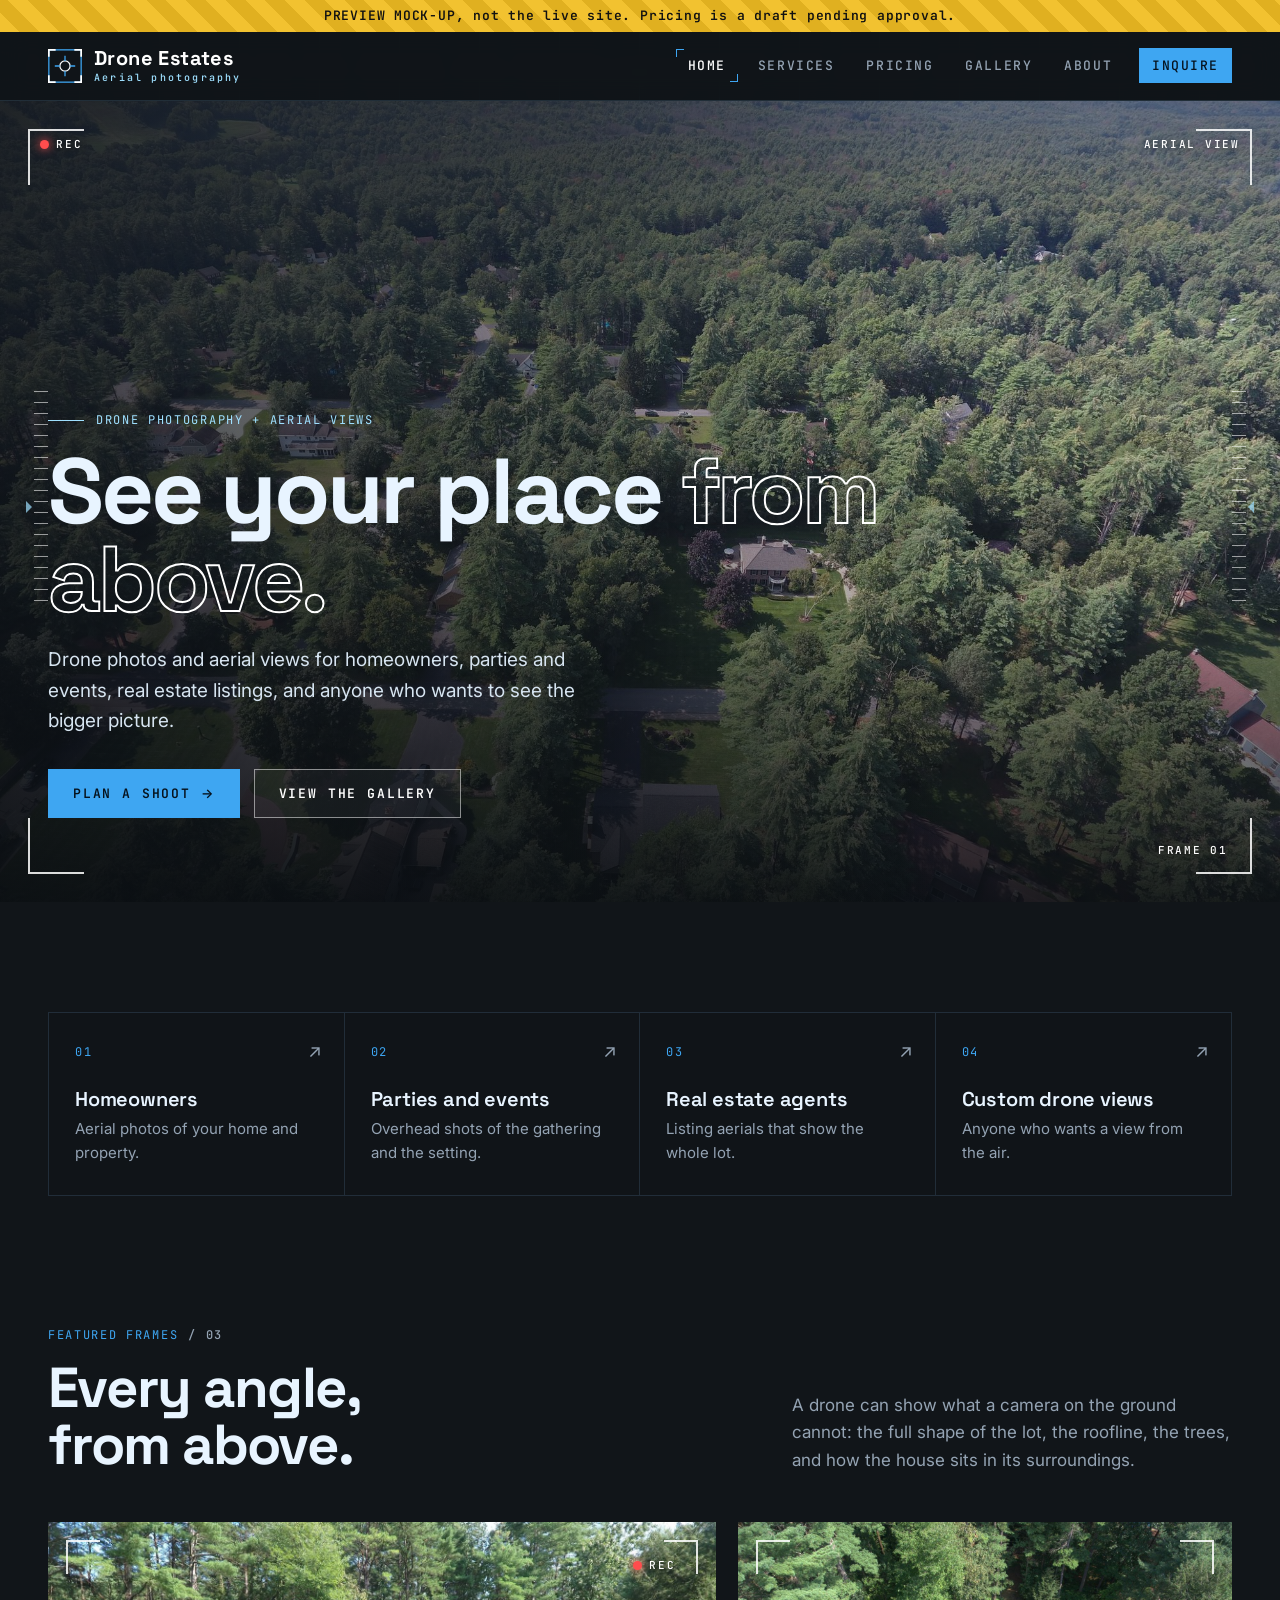
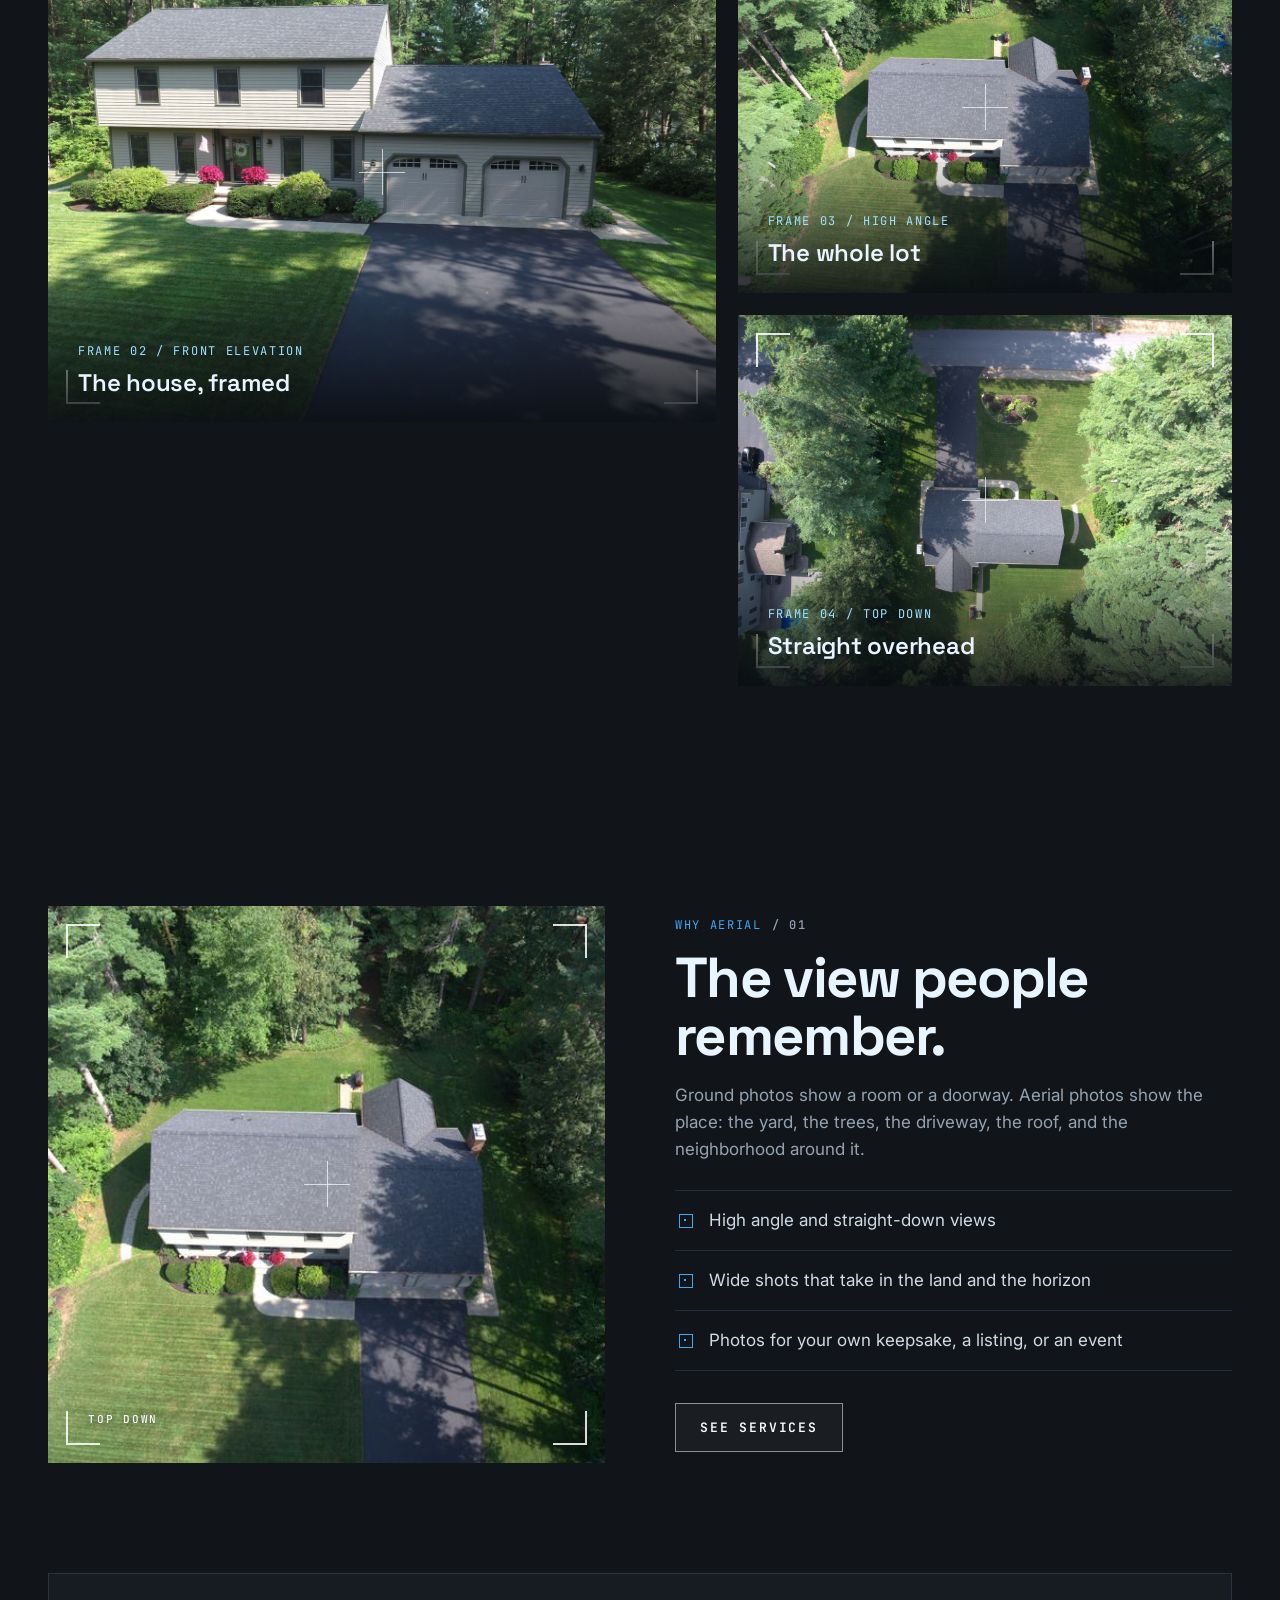
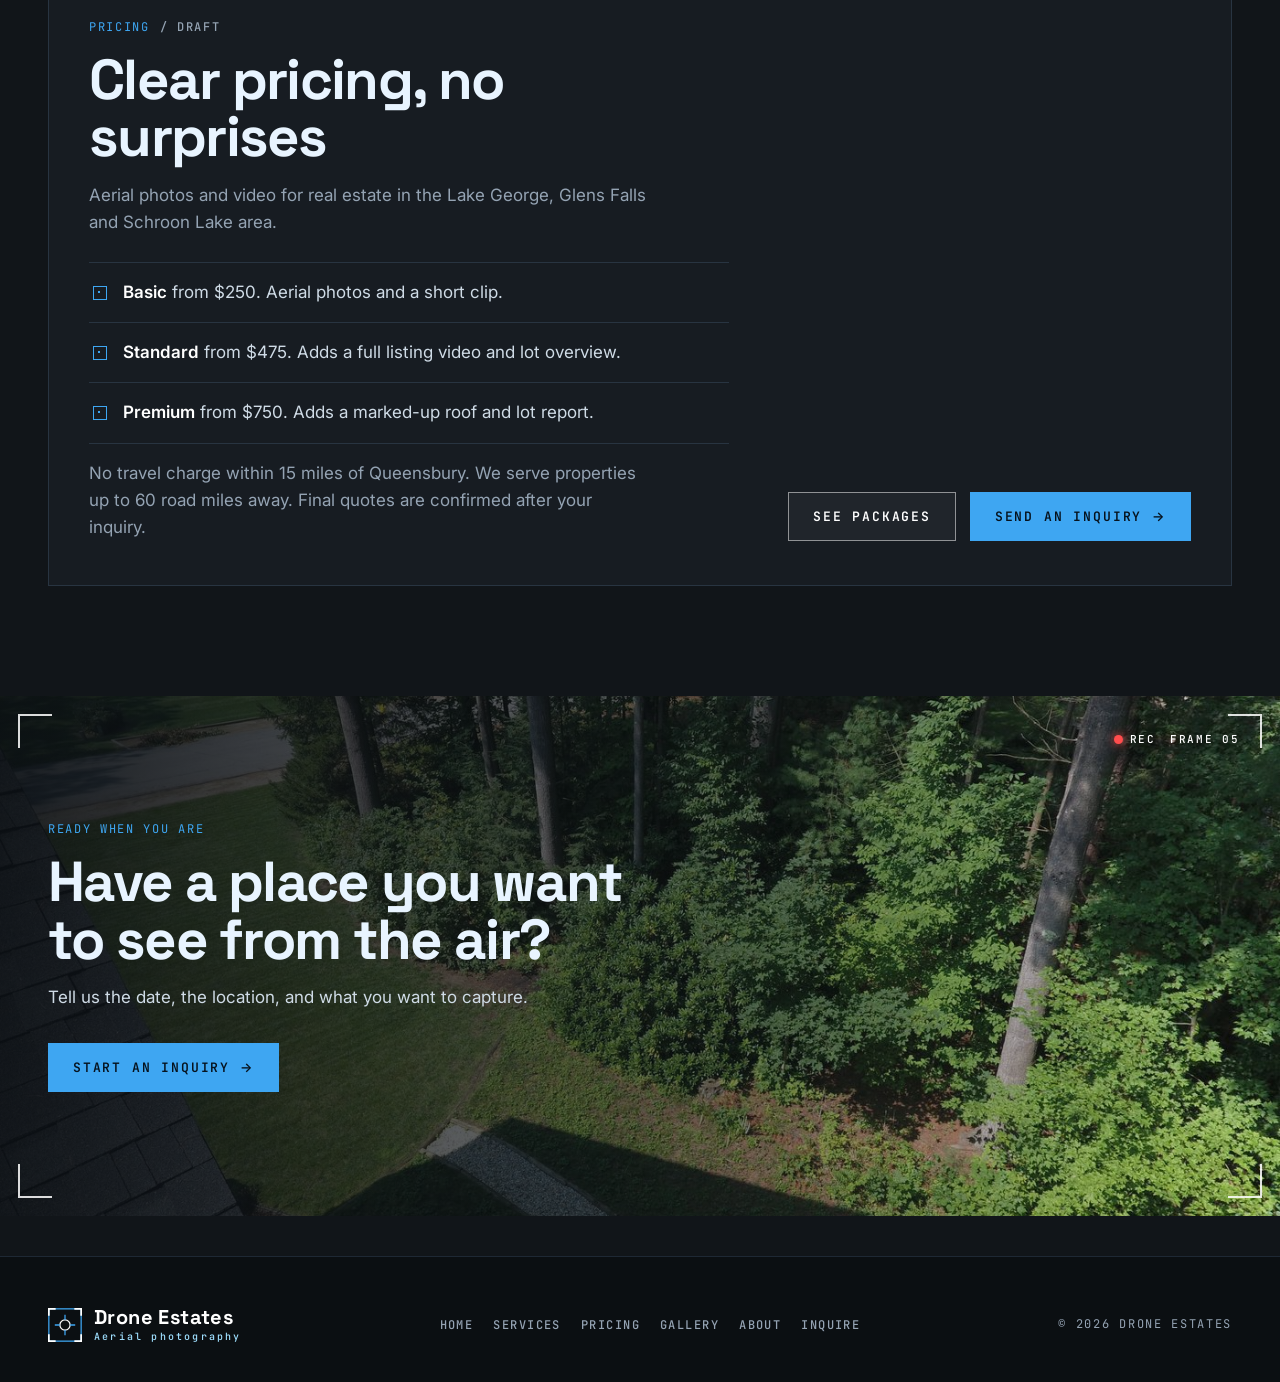
==== commit 4134d909: "Preview: Grant's draft pricing (tiers, travel zones, add-ons), starting-at lines, home pricing secti" ====
--- a/index.html
+++ b/index.html
@@ -21,7 +21,7 @@
 <meta name="twitter:card" content="summary_large_image">
 </head>
 <body>
-<div class="preview-banner">PREVIEW MOCK-UP, not the live site. Pricing shown is placeholder only.</div>
+<div class="preview-banner">PREVIEW MOCK-UP, not the live site. Pricing is a draft pending approval.</div>
 <header class="site-head"><div class="wrap">
 <a class="brand" href="index.html"><svg viewBox="0 0 40 40" fill="none" aria-hidden="true"><rect x="1" y="1" width="38" height="38" stroke="#3ea6f2" stroke-width="1.5"/><path d="M1 9V1h8M31 1h8v8M39 31v8h-8M9 39H1v-8" stroke="#fff" stroke-width="2"/><circle cx="20" cy="20" r="6" stroke="#fff" stroke-width="1.5"/><path d="M20 8v6M20 26v6M8 20h6M26 20h6" stroke="#3ea6f2" stroke-width="1.5"/></svg><span>Drone Estates<small>Aerial photography</small></span></a>
 <input type="checkbox" id="mt" class="menu-toggle"><label for="mt" class="menu-btn" aria-label="Menu"><span></span></label>
@@ -89,10 +89,16 @@
 <section class="price-teaser" style="padding-top:0">
 <div class="wrap">
 <div class="teaser rv">
-<div><div class="eyebrow mono">Pricing <b>/ 03 tiers</b></div>
-<h2>Clear packages,<br>quoted per property.</h2>
-<p>Basic, Standard and Premium packages for listing photos and video, plus roof and lot views. Packages start at <span class="ph-inline">$[TBD]</span>, and every quote is confirmed for your property before the flight.</p></div>
-<div class="btns"><a class="btn" href="inquire.html">Request a quote <span class="arr">&rarr;</span></a><a class="btn ghost" href="pricing.html">See pricing</a></div>
+<div class="teaser-copy"><div class="eyebrow mono">Pricing <b>/ Draft</b></div>
+<h2>Clear pricing, no surprises</h2>
+<p>Aerial photos and video for real estate in the Lake George, Glens Falls and Schroon Lake area.</p>
+<ul class="checks">
+<li><b>Basic</b> from $250. Aerial photos and a short clip.</li>
+<li><b>Standard</b> from $475. Adds a full listing video and lot overview.</li>
+<li><b>Premium</b> from $750. Adds a marked-up roof and lot report.</li>
+</ul>
+<p>No travel charge within 15 miles of Queensbury. We serve properties up to 60 road miles away. Final quotes are confirmed after your inquiry.</p></div>
+<div class="btns"><a class="btn ghost" href="pricing.html">See packages</a><a class="btn" href="inquire.html">Send an inquiry <span class="arr">&rarr;</span></a></div>
 </div>
 </div>
 </section>
--- a/css/style.css
+++ b/css/style.css
@@ -273,7 +273,6 @@
 .tiers{display:grid;grid-template-columns:repeat(3,1fr);gap:24px}
 .tier{background:var(--char-2);border:1px solid var(--line);padding:34px 30px;position:relative;display:flex;flex-direction:column}
 .tier.feat{border-color:var(--sky)}
-.tier .badge{position:absolute;top:-12px;left:24px;background:var(--sky);color:#06121d;padding:6px 10px;font-size:10px}
 .tier .num{color:var(--sky);display:block;margin-bottom:14px}
 .tier h3{font-size:30px}
 .tier .range{font:700 26px/1.25 var(--disp);margin:16px 0 14px;padding-bottom:16px;border-bottom:1px solid var(--line)}
@@ -294,3 +293,16 @@
 .quote-note p{color:var(--mute);margin-top:12px;max-width:720px}
 @media (max-width:980px){.tiers,.split-even{grid-template-columns:1fr}.tiers{gap:30px}}
 @media (max-width:600px){.teaser,.quote-note{padding:28px 22px}.zones th,.zones td{padding:12px 6px}}
+.draft-badge{display:inline-block;margin-left:8px;background:#f2c230;color:#111;font:700 10px/1 var(--mono);letter-spacing:.14em;text-transform:uppercase;padding:6px 9px}
+.teaser{align-items:flex-end}
+.teaser-copy{max-width:640px}
+.teaser .checks li b,.addons .t{color:#fff;font-weight:600}
+.addons .t{display:block;font-family:var(--disp);font-size:18px;margin-bottom:4px}
+.addons li span{color:#cfdbe6}
+.addons b{text-align:right}
+.moves{margin-top:40px;border:1px solid var(--line);background:var(--char-2);padding:30px}
+.zones small{display:block;font:400 13px/1.4 var(--sans);color:var(--mute);margin-top:4px;letter-spacing:0;text-transform:none}
+.zones td{font-size:15px;vertical-align:top}
+.zones th{font-size:11px}
+.card .from{margin-top:16px;color:var(--ice);font-size:15px;border-top:1px solid var(--line);padding-top:14px}
+.quote-note .addons{margin-top:18px}
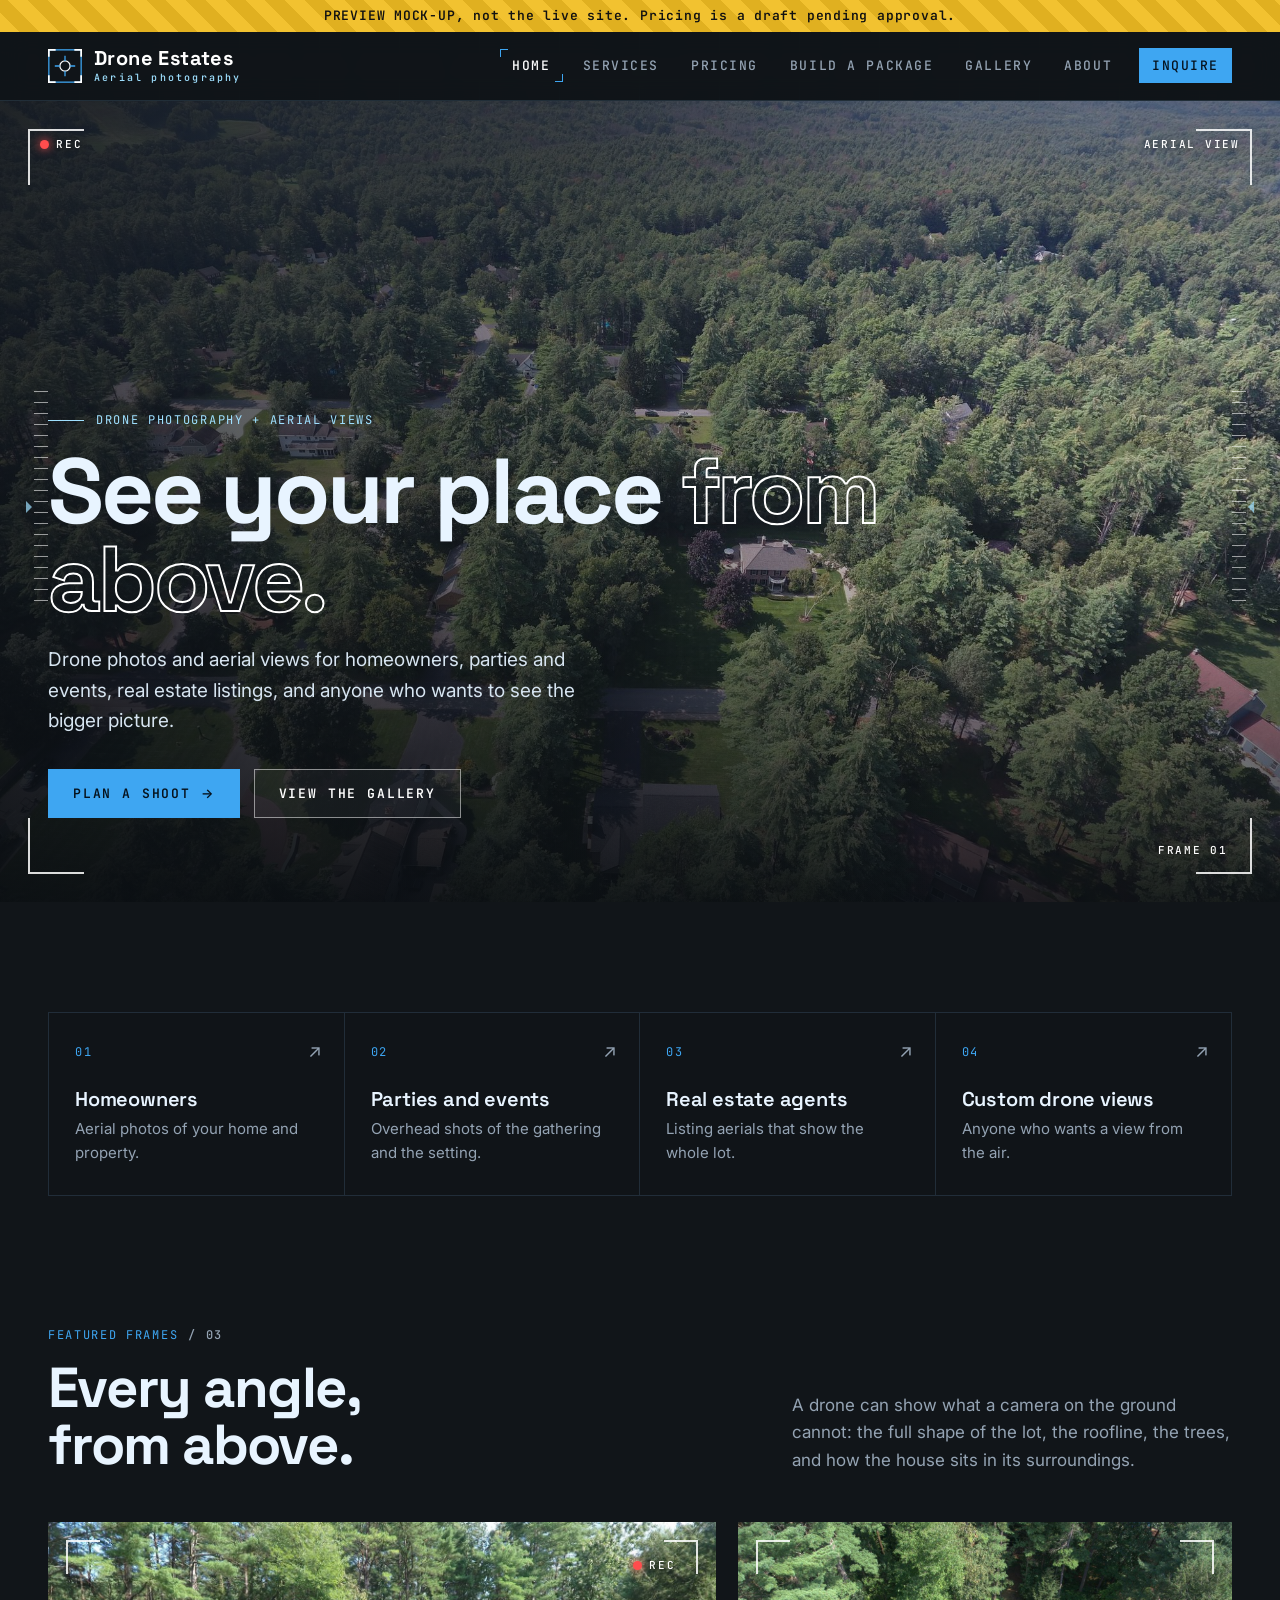
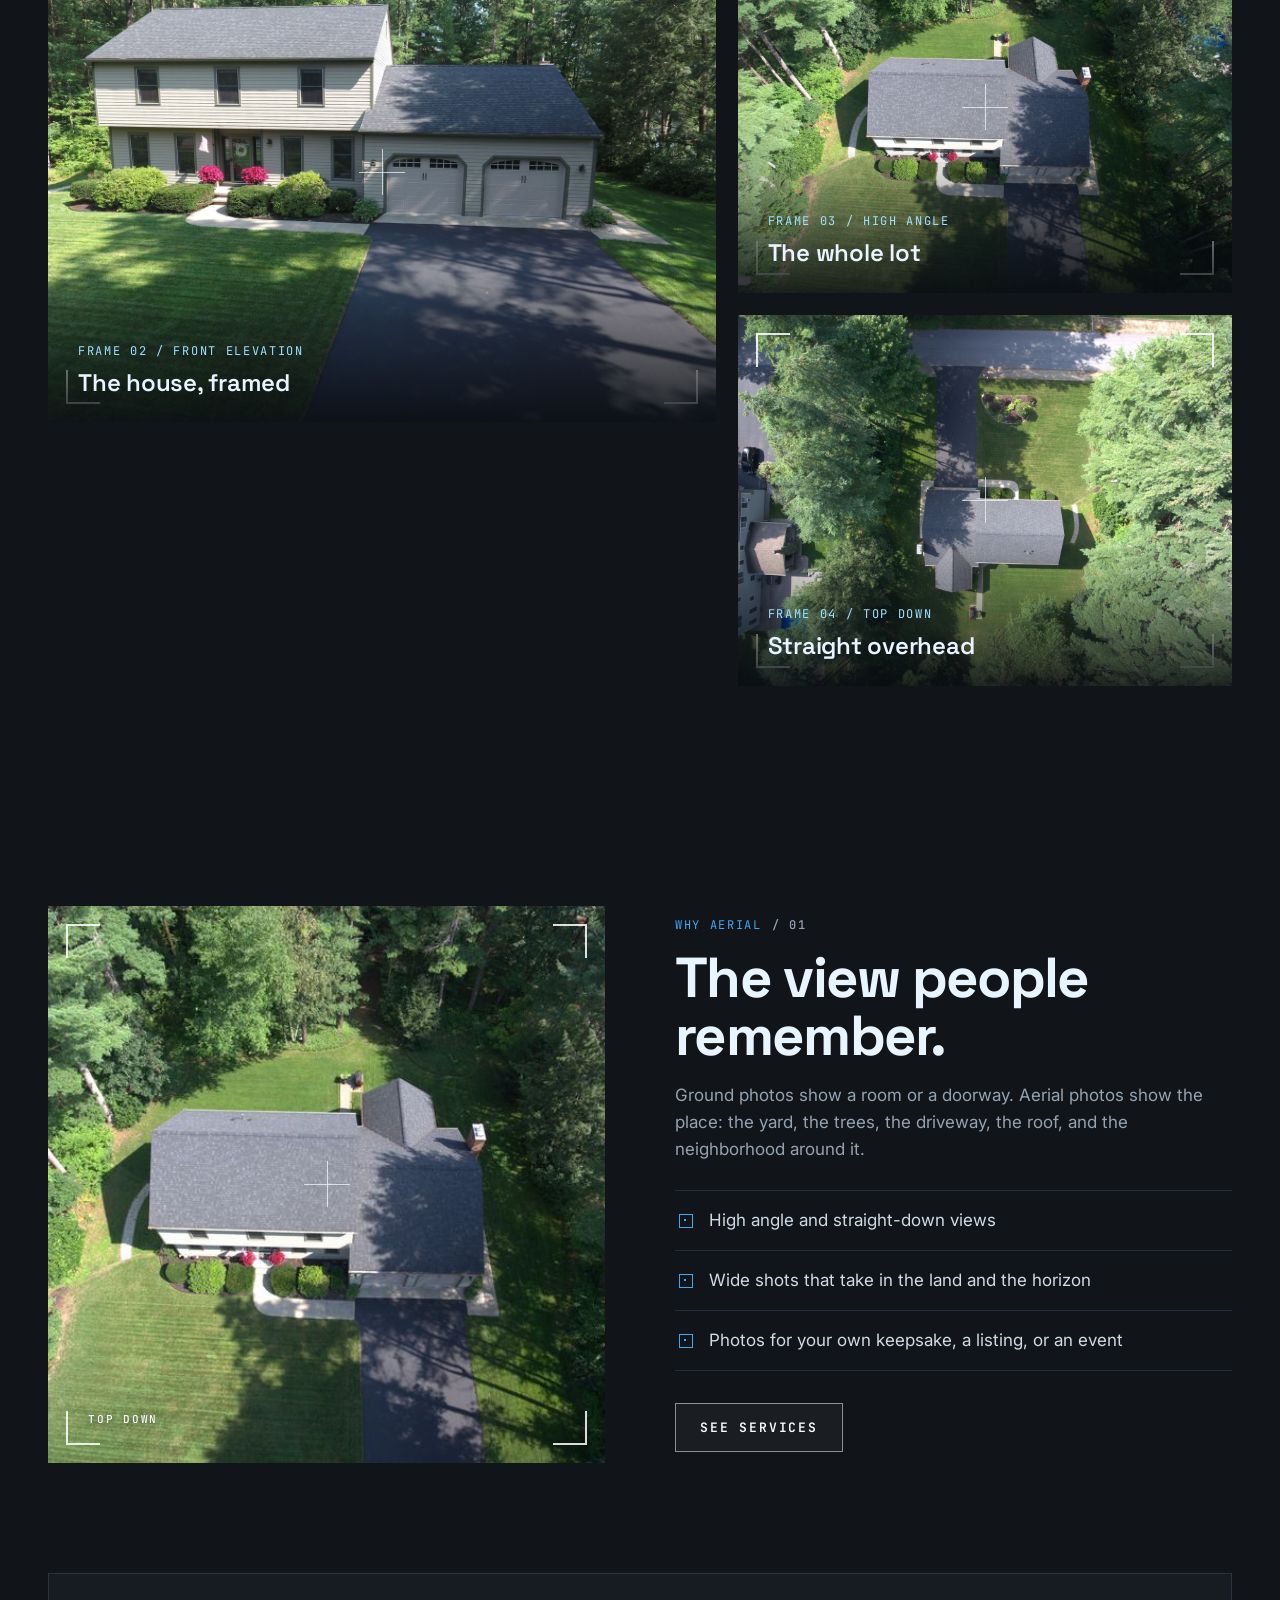
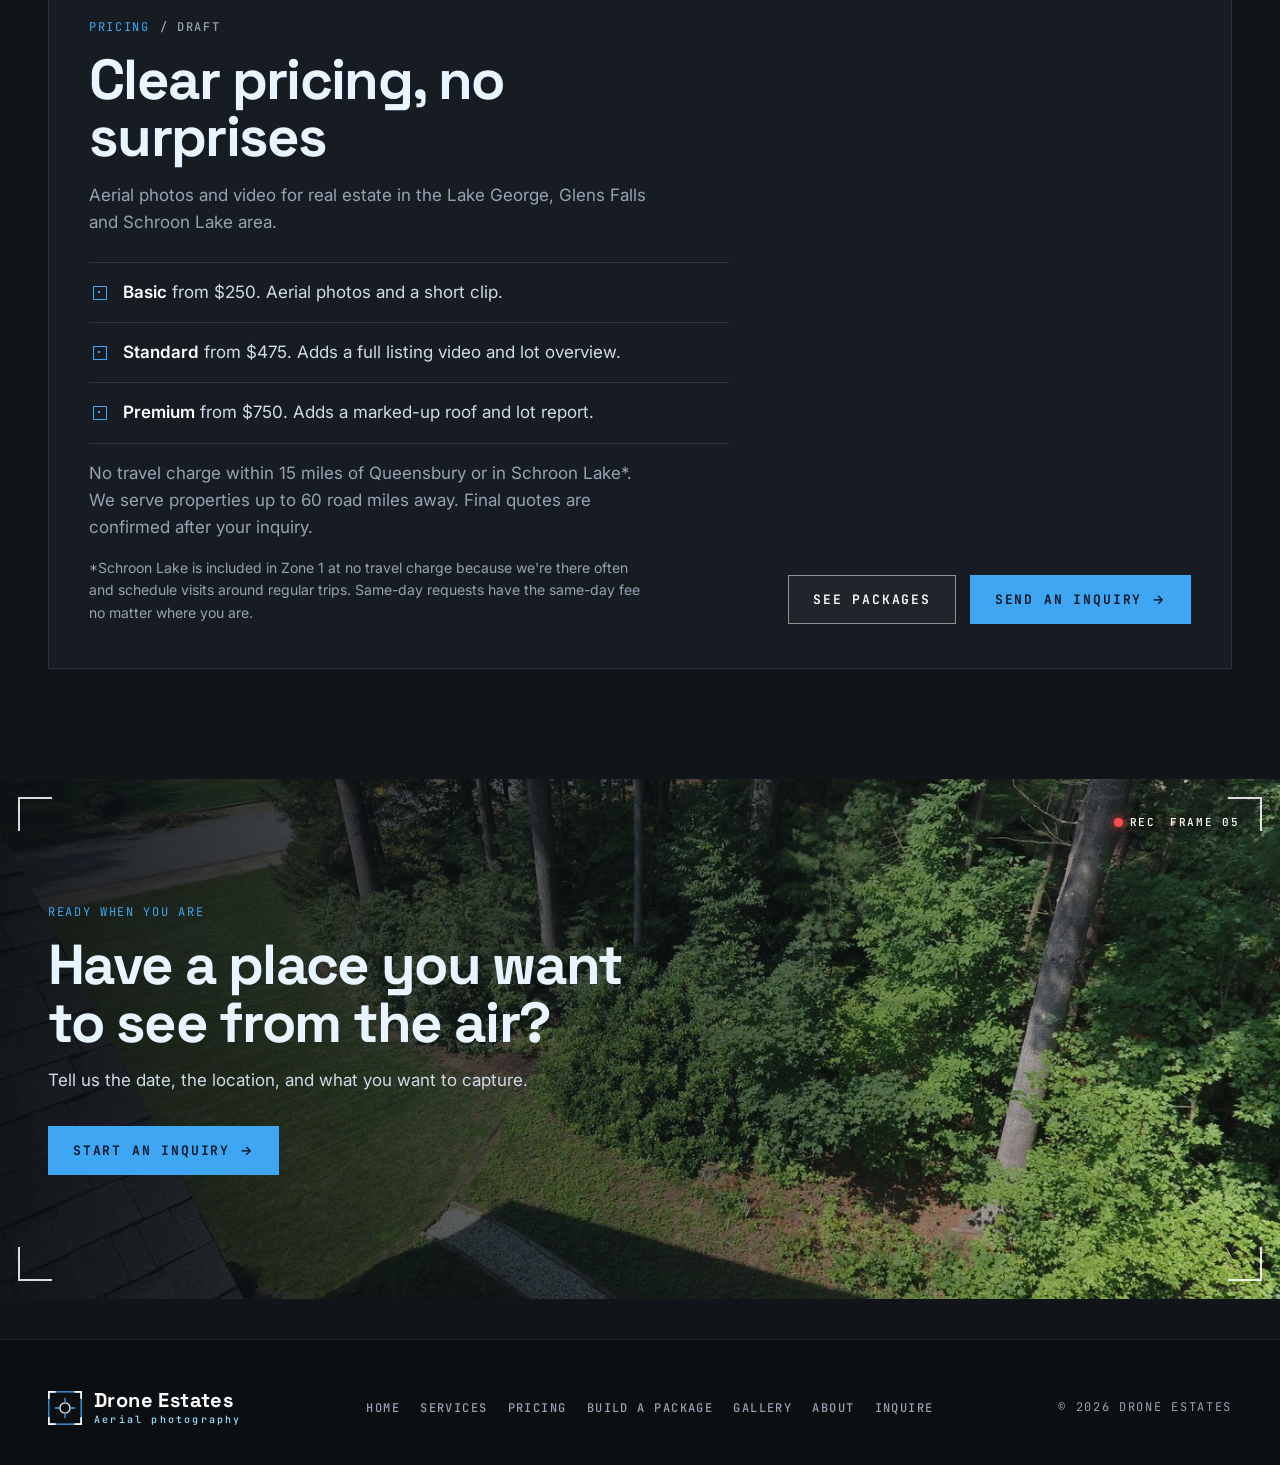
==== commit c354774b: "Preview: Schroon Lake in Zone 1 (no travel charge, footnote), Build a package page with live estimat" ====
--- a/index.html
+++ b/index.html
@@ -25,7 +25,7 @@
 <header class="site-head"><div class="wrap">
 <a class="brand" href="index.html"><svg viewBox="0 0 40 40" fill="none" aria-hidden="true"><rect x="1" y="1" width="38" height="38" stroke="#3ea6f2" stroke-width="1.5"/><path d="M1 9V1h8M31 1h8v8M39 31v8h-8M9 39H1v-8" stroke="#fff" stroke-width="2"/><circle cx="20" cy="20" r="6" stroke="#fff" stroke-width="1.5"/><path d="M20 8v6M20 26v6M8 20h6M26 20h6" stroke="#3ea6f2" stroke-width="1.5"/></svg><span>Drone Estates<small>Aerial photography</small></span></a>
 <input type="checkbox" id="mt" class="menu-toggle"><label for="mt" class="menu-btn" aria-label="Menu"><span></span></label>
-<nav class="nav"><a href="index.html" class="on">Home</a><a href="services.html">Services</a><a href="pricing.html">Pricing</a><a href="gallery.html">Gallery</a><a href="about.html">About</a><a href="inquire.html" class="cta">Inquire</a></nav>
+<nav class="nav"><a href="index.html" class="on">Home</a><a href="services.html">Services</a><a href="pricing.html">Pricing</a><a href="build.html">Build a package</a><a href="gallery.html">Gallery</a><a href="about.html">About</a><a href="inquire.html" class="cta">Inquire</a></nav>
 </div></header>
 <main>
 
@@ -97,7 +97,8 @@
 <li><b>Standard</b> from $475. Adds a full listing video and lot overview.</li>
 <li><b>Premium</b> from $750. Adds a marked-up roof and lot report.</li>
 </ul>
-<p>No travel charge within 15 miles of Queensbury. We serve properties up to 60 road miles away. Final quotes are confirmed after your inquiry.</p></div>
+<p>No travel charge within 15 miles of Queensbury or in Schroon Lake*. We serve properties up to 60 road miles away. Final quotes are confirmed after your inquiry.</p>
+<p style="font-size:14px">*Schroon Lake is included in Zone 1 at no travel charge because we're there often and schedule visits around regular trips. Same-day requests have the same-day fee no matter where you are.</p></div>
 <div class="btns"><a class="btn ghost" href="pricing.html">See packages</a><a class="btn" href="inquire.html">Send an inquiry <span class="arr">&rarr;</span></a></div>
 </div>
 </div>
@@ -110,7 +111,7 @@
 </main>
 <footer class="site-foot"><div class="wrap">
 <a class="brand" href="index.html"><svg viewBox="0 0 40 40" fill="none" aria-hidden="true"><rect x="1" y="1" width="38" height="38" stroke="#3ea6f2" stroke-width="1.5"/><path d="M1 9V1h8M31 1h8v8M39 31v8h-8M9 39H1v-8" stroke="#fff" stroke-width="2"/><circle cx="20" cy="20" r="6" stroke="#fff" stroke-width="1.5"/><path d="M20 8v6M20 26v6M8 20h6M26 20h6" stroke="#3ea6f2" stroke-width="1.5"/></svg><span>Drone Estates<small>Aerial photography</small></span></a>
-<nav><a href="index.html">Home</a><a href="services.html">Services</a><a href="pricing.html">Pricing</a><a href="gallery.html">Gallery</a><a href="about.html">About</a><a href="inquire.html">Inquire</a></nav>
+<nav><a href="index.html">Home</a><a href="services.html">Services</a><a href="pricing.html">Pricing</a><a href="build.html">Build a package</a><a href="gallery.html">Gallery</a><a href="about.html">About</a><a href="inquire.html">Inquire</a></nav>
 <span class="mono">&copy; 2026 Drone Estates</span>
 </div></footer>
 <script>
--- a/css/style.css
+++ b/css/style.css
@@ -288,7 +288,7 @@
 .radius{margin-top:22px;color:var(--ice)}
 .addons{list-style:none;margin-top:28px;border-top:1px solid var(--line)}
 .addons li{display:flex;justify-content:space-between;gap:20px;padding:16px 0;border-bottom:1px solid var(--line);color:#cfdbe6}
-.addons b{font:600 12px/1.6 var(--mono);color:#f2c230;white-space:nowrap}
+.addons>li>b{font:600 12px/1.6 var(--mono);color:#f2c230;white-space:nowrap}
 .quote-note{border:1px solid var(--line);border-left:3px solid var(--sky);background:var(--char-2);padding:38px 36px}
 .quote-note p{color:var(--mute);margin-top:12px;max-width:720px}
 @media (max-width:980px){.tiers,.split-even{grid-template-columns:1fr}.tiers{gap:30px}}
@@ -299,10 +299,32 @@
 .teaser .checks li b,.addons .t{color:#fff;font-weight:600}
 .addons .t{display:block;font-family:var(--disp);font-size:18px;margin-bottom:4px}
 .addons li span{color:#cfdbe6}
-.addons b{text-align:right}
+.addons>li>b{text-align:right}
+.addons .t{text-align:left}
 .moves{margin-top:40px;border:1px solid var(--line);background:var(--char-2);padding:30px}
 .zones small{display:block;font:400 13px/1.4 var(--sans);color:var(--mute);margin-top:4px;letter-spacing:0;text-transform:none}
 .zones td{font-size:15px;vertical-align:top}
 .zones th{font-size:11px}
 .card .from{margin-top:16px;color:var(--ice);font-size:15px;border-top:1px solid var(--line);padding-top:14px}
 .quote-note .addons{margin-top:18px}
+/* build a package */
+.build-grid{display:grid;grid-template-columns:1.6fr 1fr;gap:32px;align-items:start}
+.bh{margin:28px 0 14px}
+.bh:first-of-type{margin-top:0}
+.opts{display:grid;gap:10px}
+.opts.row3{grid-template-columns:repeat(3,1fr)}
+.opt{display:flex;align-items:center;gap:12px;padding:14px;border:1px solid var(--line);background:var(--char);cursor:pointer;color:#cfdbe6;font-size:15px}
+.opt span{flex:1}
+.opt span b{display:block;color:var(--ice)}
+.opt em{font-style:normal;font-family:var(--mono);color:#f2c230;font-size:13px;white-space:nowrap}
+.opt:has(input:checked){border-color:var(--sky)}
+.opt input[type=radio],.opt input[type=checkbox]{accent-color:var(--sky);width:18px;height:18px}
+.opt input[type=number]{width:72px;font:inherit;font-size:16px;color:var(--ice);background:var(--char-2);border:1px solid var(--line);padding:8px}
+.opt select{font:inherit;font-size:15px;color:var(--ice);background:var(--char-2);border:1px solid var(--line);padding:8px;max-width:50%}
+.fine{color:var(--mute);font-size:13px;margin-top:10px}
+.disclaim{margin:24px 0 8px;border-left:3px solid #f2c230;padding:12px 16px;background:rgba(242,194,48,.07);color:#e9dfb9;font-size:15px}
+.summary{position:sticky;top:90px;background:var(--char-2);border:1px solid var(--line);padding:28px}
+.summary .est{font:700 30px/1.2 var(--mono);color:var(--sky);margin-top:12px}
+.summary .addons{margin-top:18px;font-size:14px}
+.thanks{padding:40px 0 80px}
+@media (max-width:820px){.build-grid{grid-template-columns:minmax(0,1fr)}.build-grid>*{min-width:0}.opt em{white-space:normal}.summary{position:static;order:-1}.opts.row3{grid-template-columns:1fr}.opt{flex-wrap:wrap}.opt select{max-width:100%;width:100%}}
